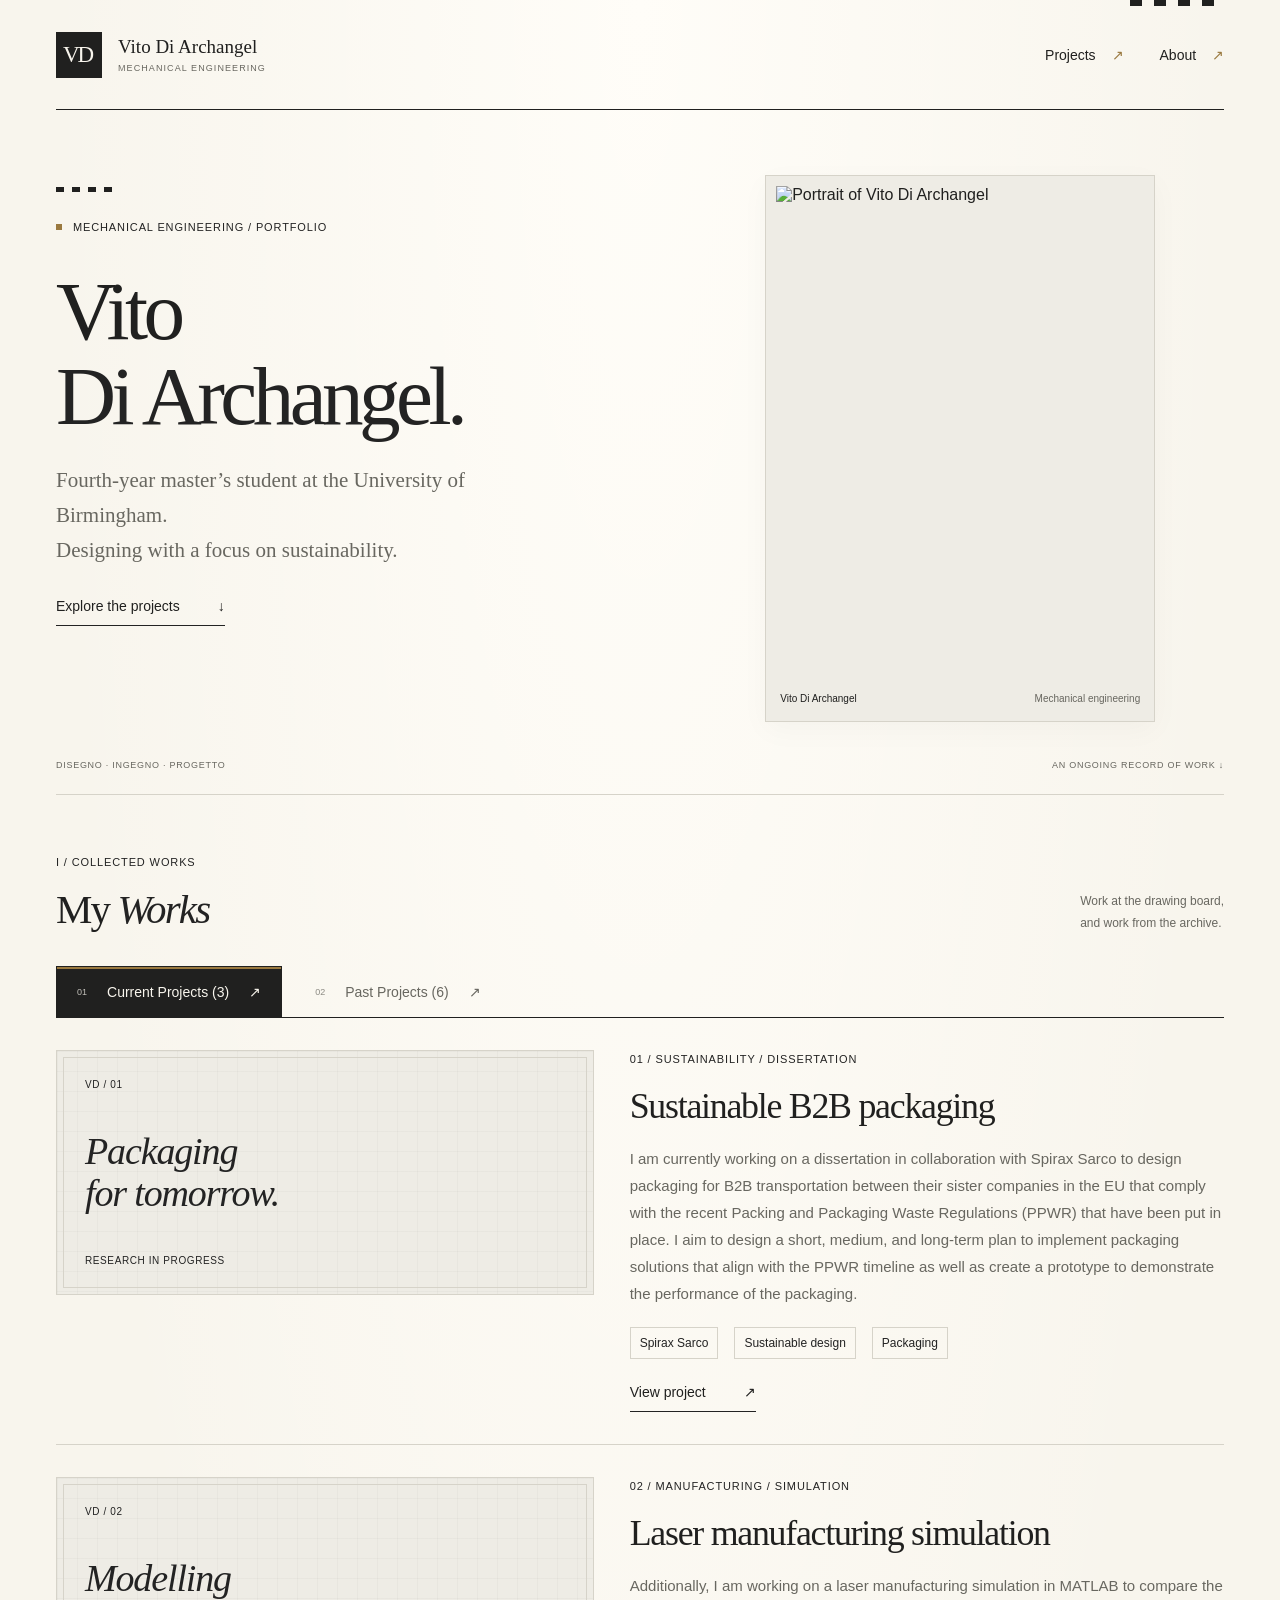
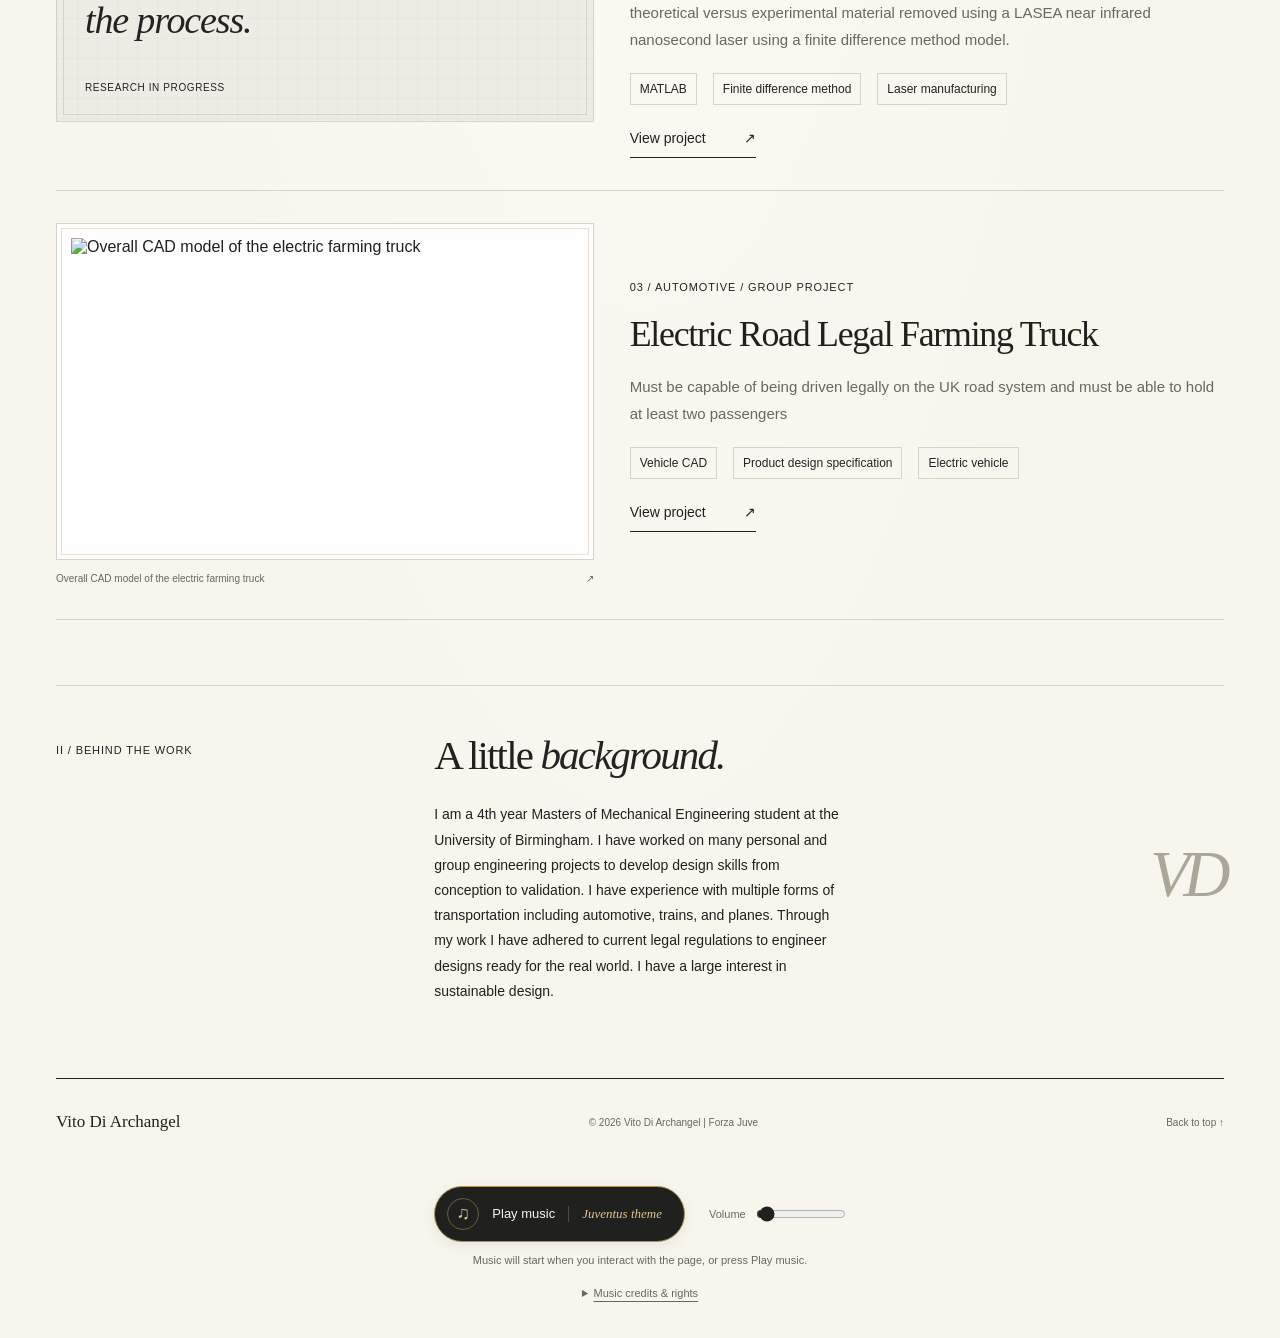
==== index.html @ 50526663 "Files for Website" ====
<!doctype html>
<html lang="en-GB">
  <head>
    <meta charset="UTF-8">
    <meta name="viewport" content="width=device-width, initial-scale=1">
    <meta name="description" content="Mechanical engineering portfolio of Vito Di Archangel, a fourth-year master’s student at the University of Birmingham.">
    <meta name="theme-color" content="#f8f5ed">
    <title>Vito Di Archangel — Portfolio</title>
    <link rel="stylesheet" href="style.css">
    <script src="page-data.js" defer></script>
    <script src="script.js" defer>
    </script>
  </head>
  <body>
    <a class="skip-link" href="#main">Skip to content</a>

    <!-- A maker’s mark and a simple navigation. -->
    <header class="header shell">
      <a class="brand" href="./" aria-label="Vito Di Archangel home">
        <span class="brand-mark" aria-hidden="true">VD</span>
        <span>
          Vito Di Archangel
          <span class="brand-caption">Mechanical engineering</span>
        </span>
      </a>
      <nav aria-label="Main navigation">
        <a href="#projects">Projects <span aria-hidden="true">↗</span>
        </a>
        <a href="#about">About <span aria-hidden="true">↗</span>
        </a>
      </nav>
    </header>

    <main id="main" class="shell">
      <section class="hero" aria-labelledby="hero-title">
        <div class="hero-copy">
          <p class="eyebrow">
            <span class="square" aria-hidden="true">
            </span>
            Mechanical engineering / Portfolio
          </p>
          <h1 id="hero-title">Vito<br>
            <em>Di Archangel.</em>
          </h1>
          <p class="intro">Fourth-year master’s student at the University of Birmingham.<br>Designing with a focus on sustainability.</p>
          <a class="text-link" href="#projects">
            Explore the projects <span aria-hidden="true">↓</span>
          </a>
        </div>

        <figure class="portrait-frame">
          <img class="portrait-image" src="assets/vito.jpg" alt="Portrait of Vito Di Archangel" width="749" height="1000" fetchpriority="high">
          <figcaption>
            <span>Vito Di Archangel</span>
            <span>Mechanical engineering</span>
          </figcaption>
        </figure>

        <div class="hero-foot">
          <span>Disegno · Ingegno · Progetto</span>
          <span>An ongoing record of work ↓</span>
        </div>
      </section>

      <section id="projects" class="projects" aria-labelledby="projects-title">
        <div class="section-heading">
          <div>
            <p class="eyebrow">I / Collected works</p>
            <h2 id="projects-title">My <em>Works</em>
            </h2>
          </div>
          <p>Work at the drawing board,<br>and work from the archive.</p>
        </div>

        <!-- Tabs support mouse, touch, arrow keys, Home, and End. -->
        <div class="tabs" role="tablist" aria-label="Project status">
          <button id="current-tab" type="button" role="tab" aria-selected="true" aria-controls="current-panel" tabindex="0">
            <span class="tab-number" aria-hidden="true">01</span>
            Current Projects (3)
            <span aria-hidden="true">↗</span>
          </button>
          <button id="past-tab" type="button" role="tab" aria-selected="false" aria-controls="past-panel" tabindex="-1">
            <span class="tab-number" aria-hidden="true">02</span>
            Past Projects (6)
            <span aria-hidden="true">↗</span>
          </button>
        </div>

        <div id="current-panel" class="project-list" role="tabpanel" aria-labelledby="current-tab" tabindex="0">
          <article id="sustainable-packaging" class="project-card">
            <div class="project-media">
              <div class="project-placeholder" aria-hidden="true">
                <span>VD / 01</span>
                <span>Packaging<br>for tomorrow.</span>
                <span>Research in progress</span>
              </div>
            </div>
            <div class="project-copy">
              <p class="eyebrow">01 / Sustainability / Dissertation</p>
              <h3>
                <a href="sustainable-packaging.html">Sustainable B2B packaging</a>
              </h3>
              <p class="project-intro">I am currently working on a dissertation in collaboration with Spirax Sarco to design packaging for B2B transportation between their sister companies in the EU that comply with the recent Packing and Packaging Waste Regulations (PPWR) that have been put in place. I aim to design a short, medium, and long-term plan to implement packaging solutions that align with the PPWR timeline as well as create a prototype to demonstrate the performance of the packaging.</p>
              <ul class="project-tags" aria-label="Tools and focus areas">
                <li>Spirax Sarco</li>
                <li>Sustainable design</li>
                <li>Packaging</li>
              </ul>

              <a class="text-link project-page-link" href="sustainable-packaging.html">View project <span aria-hidden="true">↗</span>
              </a>
            </div>
          </article>

          <article id="laser-manufacturing" class="project-card">
            <div class="project-media">
              <div class="project-placeholder" aria-hidden="true">
                <span>VD / 02</span>
                <span>Modelling<br>the process.</span>
                <span>Research in progress</span>
              </div>
            </div>
            <div class="project-copy">
              <p class="eyebrow">02 / Manufacturing / Simulation</p>
              <h3>
                <a href="laser-manufacturing.html">Laser manufacturing simulation</a>
              </h3>
              <p class="project-intro">Additionally, I am working on a laser manufacturing simulation in MATLAB to compare the theoretical versus experimental material removed using a LASEA near infrared nanosecond laser using a finite difference method model.</p>
              <ul class="project-tags" aria-label="Tools and focus areas">
                <li>MATLAB</li>
                <li>Finite difference method</li>
                <li>Laser manufacturing</li>
              </ul>

              <a class="text-link project-page-link" href="laser-manufacturing.html">View project <span aria-hidden="true">↗</span>
              </a>
            </div>
          </article>

          <article id="electric-farming-truck" class="project-card">
            <div class="project-media">
              <figure class="project-figure">
                <a href="electric-farming-truck.html" aria-label="View project: Electric Road Legal Farming Truck">
                  <img src="assets/page-8-image-1.png" alt="Overall CAD model of the electric farming truck" loading="lazy" width="1036" height="627">
                </a>
                <figcaption>Overall CAD model of the electric farming truck <span aria-hidden="true">↗</span>
                </figcaption>
              </figure>
            </div>
            <div class="project-copy">
              <p class="eyebrow">03 / Automotive / Group project</p>
              <h3>
                <a href="electric-farming-truck.html">Electric Road Legal Farming Truck</a>
              </h3>
              <p class="project-intro">Must be capable of being driven legally on the UK road system and must be able to hold at least two passengers</p>
              <ul class="project-tags" aria-label="Tools and focus areas">
                <li>Vehicle CAD</li>
                <li>Product design specification</li>
                <li>Electric vehicle</li>
              </ul>

              <a class="text-link project-page-link" href="electric-farming-truck.html">View project <span aria-hidden="true">↗</span>
              </a>
            </div>
          </article>
        </div>

        <div id="past-panel" class="project-list" role="tabpanel" aria-labelledby="past-tab" tabindex="0" hidden>
          <article id="gear-reduction-unit" class="project-card">
            <div class="project-media">
              <figure class="project-figure">
                <a href="gear-reduction-unit.html" aria-label="View project: Gear reduction unit">
                  <img src="assets/page-2-image-1.png" alt="Shaft subassemblies inserted into main unit assembly" loading="lazy" width="705" height="459">
                </a>
                <figcaption>Shaft subassemblies inserted into main unit assembly <span aria-hidden="true">↗</span>
                </figcaption>
              </figure>
            </div>
            <div class="project-copy">
              <p class="eyebrow">01 / Mechanical design / Transmission</p>
              <h3>
                <a href="gear-reduction-unit.html">Gear reduction unit</a>
              </h3>
              <p class="project-intro">Design a gear reduction unit to take 6.25 kW from an engine power take-off at 2,800 rpm to drive a hydraulic oil pump at 1,400 rpm</p>
              <ul class="project-tags" aria-label="Tools and focus areas">
                <li>GP100</li>
                <li>Romax Concept</li>
                <li>BS 8888</li>
                <li>GD&amp;T</li>
              </ul>

              <a class="text-link project-page-link" href="gear-reduction-unit.html">View project <span aria-hidden="true">↗</span>
              </a>
            </div>
          </article>

          <article id="train-bogie" class="project-card">
            <div class="project-media">
              <figure class="project-figure">
                <a href="train-bogie.html" aria-label="View project: Train bogie with regenerative braking">
                  <img src="assets/page-3-image-1.png" alt="Complete bogie CAD" loading="lazy" width="663" height="454">
                </a>
                <figcaption>Complete bogie CAD <span aria-hidden="true">↗</span>
                </figcaption>
              </figure>
            </div>
            <div class="project-copy">
              <p class="eyebrow">02 / Rail / Interdisciplinary design</p>
              <h3>
                <a href="train-bogie.html">Train bogie with regenerative braking</a>
              </h3>
              <p class="project-intro">In a large interdisciplinary engineering team, design a train for Poland’s line 104</p>
              <ul class="project-tags" aria-label="Tools and focus areas">
                <li>CAD</li>
                <li>FEA</li>
                <li>Regenerative braking</li>
                <li>Design for manufacture</li>
              </ul>

              <a class="text-link project-page-link" href="train-bogie.html">View project <span aria-hidden="true">↗</span>
              </a>
            </div>
          </article>

          <article id="wing-redesign" class="project-card">
            <div class="project-media">
              <figure class="project-figure">
                <a href="wing-redesign.html" aria-label="View project: Wing redesign in Ansys CFD">
                  <img src="assets/page-4-image-1.png" alt="Twist redesign: velocity streamlines at cruise speed" loading="lazy" width="1239" height="635">
                </a>
                <figcaption>Twist redesign: velocity streamlines at cruise speed <span aria-hidden="true">↗</span>
                </figcaption>
              </figure>
            </div>
            <div class="project-copy">
              <p class="eyebrow">03 / Aerospace / Computational fluid dynamics</p>
              <h3>
                <a href="wing-redesign.html">Wing redesign in Ansys CFD</a>
              </h3>
              <p class="project-intro">Model the wing of a T-28A Trojan trainer, simulate it at cruise (85.3 m/s)</p>
              <ul class="project-tags" aria-label="Tools and focus areas">
                <li>Ansys CFD</li>
                <li>Aerodynamics</li>
                <li>Meshing</li>
              </ul>

              <a class="text-link project-page-link" href="wing-redesign.html">View project <span aria-hidden="true">↗</span>
              </a>
            </div>
          </article>

          <article id="mesh-influence" class="project-card">
            <div class="project-media">
              <figure class="project-figure">
                <a href="mesh-influence.html" aria-label="View project: FEA Analysis of Mesh Influence">
                  <img src="assets/page-5-image-1.png" alt="Von Mises stress, 640-element mesh, peak at the fixed end" loading="lazy" width="1100" height="321">
                </a>
                <figcaption>Von Mises stress, 640-element mesh, peak at the fixed end <span aria-hidden="true">↗</span>
                </figcaption>
              </figure>
            </div>
            <div class="project-copy">
              <p class="eyebrow">04 / Simulation / Model validation</p>
              <h3>
                <a href="mesh-influence.html">FEA Analysis of Mesh Influence</a>
              </h3>
              <p class="project-intro">Simulate a thin titanium cantilever (800 x 75 x 1 mm) under a point load using Ansys Mechanical</p>
              <ul class="project-tags" aria-label="Tools and focus areas">
                <li>Ansys Mechanical</li>
                <li>Mesh convergence</li>
                <li>Beam theory</li>
              </ul>

              <a class="text-link project-page-link" href="mesh-influence.html">View project <span aria-hidden="true">↗</span>
              </a>
            </div>
          </article>

          <article id="lunar-habitat" class="project-card">
            <div class="project-media">
              <figure class="project-figure">
                <a href="lunar-habitat.html" aria-label="View project: Lunar habitat: thermal protection &amp; HVAC">
                  <img src="assets/page-6-image-2.png" alt="Conceptual lunar base team design" loading="lazy" width="975" height="487">
                </a>
                <figcaption>Conceptual lunar base team design <span aria-hidden="true">↗</span>
                </figcaption>
              </figure>
            </div>
            <div class="project-copy">
              <p class="eyebrow">05 / Thermal systems / Interdisciplinary design</p>
              <h3>
                <a href="lunar-habitat.html">Lunar habitat: thermal protection &amp; HVAC</a>
              </h3>
              <p class="project-intro">In an interdisciplinary engineering team designed a conceptual lunar base with calculations and literature to support design choices</p>
              <ul class="project-tags" aria-label="Tools and focus areas">
                <li>HVAC</li>
                <li>Thermal design</li>
                <li>Materials selection</li>
              </ul>

              <a class="text-link project-page-link" href="lunar-habitat.html">View project <span aria-hidden="true">↗</span>
              </a>
            </div>
          </article>

          <article id="rc-engine" class="project-card">
            <div class="project-media">
              <figure class="project-figure">
                <a href="rc-engine.html" aria-label="View project: Two-stroke diesel engine for an RC car">
                  <img src="assets/page-7-image-3.png" alt="Section view of engine CAD" loading="lazy" width="987" height="728">
                </a>
                <figcaption>Section view of engine CAD <span aria-hidden="true">↗</span>
                </figcaption>
              </figure>
            </div>
            <div class="project-copy">
              <p class="eyebrow">06 / Engine design / Manufacturing</p>
              <h3>
                <a href="rc-engine.html">Two-stroke diesel engine for an RC car</a>
              </h3>
              <p class="project-intro">Create two-stroke diesel engine to output 0.06 bhp at 12,000 rpm to have a run time of 30 minutes.</p>
              <ul class="project-tags" aria-label="Tools and focus areas">
                <li>Engine design</li>
                <li>Stress analysis</li>
                <li>Manufacturing planning</li>
              </ul>

              <a class="text-link project-page-link" href="rc-engine.html">View project <span aria-hidden="true">↗</span>
              </a>
            </div>
          </article>
        </div>
      </section>

      <section id="about" class="about" aria-labelledby="about-title">
        <p class="eyebrow">II / Behind the work</p>
        <div>
          <h2 id="about-title">A little <em>background.</em>
          </h2>
          <p>I am a 4th year Masters of Mechanical Engineering student at the University of Birmingham. I have worked on many personal and group engineering projects to develop design skills from conception to validation. I have experience with multiple forms of transportation including automotive, trains, and planes. Through my work I have adhered to current legal regulations to engineer designs ready for the real world. I have a large interest in sustainable design.</p>
        </div>
        <span class="about-mark" aria-hidden="true">VD</span>
      </section>

    </main>

    <footer class="shell footer">
      <a class="footer-name" href="./">Vito Di Archangel</a>
      <p>© <span id="year">2026</span> Vito Di Archangel | Forza Juve</p>
      <a href="#main">Back to top ↑</a>
    </footer>
    <section class="music-dock shell" aria-label="Background music">
      <audio id="background-music" loop preload="auto" aria-label="Juventus theme song">
        <source src="assets/background-music.mp3" type="audio/mpeg">
      </audio>
      <div class="music-controls">
        <button id="music-button" class="music-button" type="button" aria-pressed="false" aria-controls="background-music">
          <span id="music-icon" class="music-icon" aria-hidden="true">♫</span>
          <span id="music-button-label">Play music</span>
          <span class="music-track">Juventus theme</span>
        </button>
        <label class="music-volume" for="music-volume">
          Volume
          <input id="music-volume" type="range" min="0" max="100" value="5" aria-label="Music volume" aria-valuetext="5 percent">
        </label>
      </div>
      <p id="music-status" class="music-status" role="status">Starting music…</p>
      <details class="music-credit">
        <summary>Music credits &amp; rights</summary>
        <p>Background music: Juventus theme song. The music, lyrics and sound recording
          belong to their respective copyright holders. All rights reserved by their
          respective owners. No ownership of this music is claimed by this website.
        </p>
        <p>This is Vito Di Archangel’s independent personal portfolio. It is not
          affiliated with, sponsored by or endorsed by Juventus Football Club.
          The Juventus name and associated trademarks belong to their respective owners.
        </p>
      </details>
    </section>
  </body>
</html>
---- style.css ----
/* Juventus-inspired palette: off-white, charcoal, and restrained antique gold. */
:root {
  --paper: #f8f5ed;
  --ink: #20201f;
  --muted: #686760;
  --line: #d6d3c9;
  --accent: #232323;
  --gold: #9a793f;
  --panel: #eeece5;
  --serif: "Palatino Linotype", "Book Antiqua", Palatino, Georgia, serif;
  --sans: "Segoe UI", Arial, sans-serif;
  --label: "Segoe UI", Arial, sans-serif;
}

/* Base styles. */
* {
  box-sizing: border-box;
}

html {
  scroll-behavior: smooth;
  scroll-padding-top: 28px;
}

body {
  margin: 0;
  background-color: var(--paper);
  background-image: radial-gradient(ellipse at top, #fffdf8 0, transparent 65%);
  color: var(--ink);
  font-family: var(--sans);
  -webkit-font-smoothing: antialiased;
}

a {
  color: inherit;
  text-decoration: none;
}

button {
  font: inherit;
}

a:focus-visible,
button:focus-visible,
[tabindex="0"]:focus-visible {
  outline: 2px solid var(--gold);
  outline-offset: 6px;
}

.shell {
  width: min(1240px, calc(100% - 112px));
  margin: auto;
}

.eyebrow,
.technical-label {
  color: var(--accent);
  font: 11px/1.7 var(--label);
  letter-spacing: 0.08em;
  text-transform: uppercase;
}

.eyebrow {
  margin: 0 0 26px;
}

h1,
h2,
h3 {
  font-family: var(--serif);
  font-weight: 400;
}

em {
  color: var(--accent);
  font-weight: 400;
}

/* Masthead. */
.header {
  display: flex;
  min-height: 110px;
  align-items: center;
  justify-content: space-between;
  gap: 24px;
  border-bottom: 3px double var(--line);
}

.brand {
  display: flex;
  align-items: center;
  gap: 16px;
  font: 19px var(--serif);
}

.brand-mark {
  display: grid;
  width: 46px;
  height: 46px;
  place-items: center;
  border: 1px solid var(--gold);
  border-radius: 50%;
  outline: 1px solid var(--gold);
  outline-offset: 3px;
  padding-right: 3px;
  font: 23px var(--serif);
  letter-spacing: -0.09em;
}

.brand-caption {
  display: block;
  margin-top: 5px;
  color: var(--muted);
  font: 9px var(--label);
  letter-spacing: 0.12em;
  text-transform: uppercase;
}

.header nav {
  display: flex;
  gap: 36px;
  font: 14px var(--label);
}

.header nav span {
  margin-left: 12px;
  color: var(--gold);
}

.header a:hover,
.footer a:hover {
  color: var(--gold);
}

/* Introduction. */
.hero {
  display: grid;
  grid-template-columns: 1.1fr 1fr;
  column-gap: 60px;
  padding-top: 65px;
}

.hero-copy {
  padding-top: 12px;
}

.square {
  display: inline-block;
  width: 6px;
  height: 6px;
  margin-right: 7px;
  background: var(--gold);
  vertical-align: 1px;
}

h1 {
  margin: 32px 0 25px;
  font-size: clamp(60px, 6.5vw, 94px);
  line-height: 1.02;
  letter-spacing: -0.055em;
}

.intro {
  margin-bottom: 30px;
  color: var(--muted);
  font-size: 19px;
  line-height: 1.65;
}

.text-link {
  display: inline-flex;
  align-items: center;
  gap: 38px;
  padding-bottom: 11px;
  border-bottom: 1px solid var(--accent);
  font: 14px var(--label);
}

.text-link:hover {
  color: var(--gold);
}

/* Featured work presented as an atelier drawing sheet. */
.drawing {
  display: flex;
  flex-direction: column;
  justify-content: space-between;
  margin: 0;
  border: 1px solid #aaa698;
  background: #eeece5;
  box-shadow: inset 0 0 0 7px var(--paper), inset 0 0 0 8px #c5c1b3;
  color: #232323;
}

.drawing-heading {
  display: flex;
  justify-content: space-between;
  gap: 15px;
  padding: 20px 22px 0;
  font: 9px var(--label);
  letter-spacing: 0.08em;
  text-transform: uppercase;
}

.engineering-drawing {
  display: block;
  width: 100%;
  height: auto;
  margin: 13px 0 8px;
}

.drawing-body,
.drawing-centrelines,
.drawing-dimensions,
.dimension-arrows {
  fill: none;
  stroke: currentColor;
}

.drawing-body {
  stroke-width: 1.4;
}

.drawing-centrelines {
  opacity: 0.5;
  stroke-width: 0.8;
  stroke-dasharray: 12 4 2 4;
}

.drawing-dimensions {
  stroke-width: 0.6;
}

.dimension-arrows {
  stroke-width: 0.7;
  marker-start: url(#arrow);
  marker-end: url(#arrow);
}

.drawing-notes {
  fill: currentColor;
  font: 7px var(--label);
  letter-spacing: 0.6px;
}

.drawing-title-block {
  display: grid;
  grid-template-columns: 1.7fr 1fr 1fr;
  border-top: 1px solid #a7a39577;
}

.drawing-title-block > div {
  padding: 12px 13px;
}

.drawing-title-block > div + div {
  border-left: 1px solid #a7a39577;
}

.drawing .technical-label {
  display: block;
  margin-bottom: 5px;
  color: #686760;
  font-size: 8px;
}

.drawing strong {
  font: 12px/1.5 var(--label);
}

.hero-foot {
  display: flex;
  grid-column: 1 / -1;
  justify-content: space-between;
  gap: 20px;
  padding: 35px 0 24px;
  border-bottom: 1px solid var(--line);
  color: var(--muted);
  font: 9px var(--label);
  letter-spacing: 0.08em;
  text-transform: uppercase;
}

/* Project register and accessible status tabs. */
.projects {
  padding: 58px 0 65px;
}

.section-heading {
  display: flex;
  align-items: flex-end;
  justify-content: space-between;
  gap: 30px;
  margin-bottom: 32px;
}

.section-heading .eyebrow {
  margin-bottom: 13px;
}

h2 {
  margin: 0;
  font-size: clamp(32px, 3.2vw, 44px);
  letter-spacing: -0.045em;
}

.section-heading > p {
  margin: 0;
  color: var(--muted);
  font-size: 12px;
  line-height: 1.8;
}

.tabs {
  display: flex;
  gap: 12px;
  border-bottom: 1px solid var(--line);
}

.tabs button {
  display: flex;
  align-items: center;
  gap: 20px;
  padding: 17px 20px;
  border: 1px solid transparent;
  border-bottom: 0;
  background: transparent;
  color: var(--muted);
  font: 14px var(--label);
  cursor: pointer;
}

.tabs button[aria-selected="true"] {
  border-color: var(--line);
  background: var(--panel);
  color: var(--accent);
  box-shadow: inset 0 2px var(--gold);
}

.tabs button:hover {
  text-decoration: underline;
  text-underline-offset: 4px;
}

.tab-number {
  font-size: 9px;
  opacity: 0.75;
}

.project-panel {
  display: grid;
  grid-template-columns: 70px 1fr auto;
  align-items: start;
  gap: 25px;
  min-height: 230px;
  margin-top: 20px;
  padding: 35px;
  border: 1px solid var(--line);
  background: var(--panel);
}

.project-panel[hidden] {
  display: none;
}

.panel-index {
  color: var(--gold);
  font: 14px var(--label);
}

.project-panel .eyebrow {
  margin-bottom: 17px;
}

h3 {
  margin: 0 0 20px;
  font-size: 35px;
  line-height: 1.15;
  letter-spacing: -0.035em;
}

.project-panel p:last-child {
  color: var(--muted);
  font-size: 13px;
  line-height: 1.7;
}

.panel-stamp {
  padding: 10px 13px;
  border: 1px solid var(--line);
  color: var(--accent);
  font: 9px/1.8 var(--label);
  letter-spacing: 0.04em;
  text-transform: uppercase;
}

.panel-stamp span {
  display: block;
  color: var(--muted);
  font-size: 8px;
}

/* Background section and footer. */
.about {
  display: grid;
  grid-template-columns: 1fr 1.7fr 0.5fr;
  gap: 35px;
  padding: 45px 0 60px;
  border-top: 1px solid var(--line);
}

.about > .eyebrow {
  padding-top: 10px;
}

.about h2 {
  margin-bottom: 22px;
}

.about p:not(.eyebrow) {
  max-width: 410px;
  font-size: 14px;
  line-height: 1.8;
}

.muted {
  color: var(--muted);
}

.about-mark {
  align-self: center;
  color: #aaa698;
  font: 65px var(--serif);
  text-align: right;
  letter-spacing: -0.1em;
}

.footer {
  display: flex;
  align-items: center;
  justify-content: space-between;
  gap: 25px;
  padding: 28px 0 36px;
  border-top: 3px double var(--line);
}

.footer-name {
  font: 17px var(--serif);
}

.footer p,
.footer > a:last-child {
  color: var(--muted);
  font: 10px var(--label);
}

.skip-link {
  position: absolute;
  z-index: 5;
  top: -80px;
  left: 20px;
  padding: 12px;
  background: var(--ink);
  color: var(--paper);
}

.skip-link:focus {
  top: 12px;
}

/* Italian editorial details: a personal mark, ivory framing, and quiet ornaments. */
.brand-mark {
  color: var(--accent);
}

.hero-copy::before {
  display: block;
  width: 52px;
  margin-bottom: 26px;
  border-top: 1px solid var(--gold);
  content: "";
}

.hero-copy h1 em {
  font-style: normal;
}

.hero-copy .intro {
  max-width: 470px;
  font-family: var(--serif);
  font-size: 21px;
  line-height: 1.65;
}

.drawing-heading {
  padding-top: 24px;
  color: var(--accent);
  font-size: 10px;
}

.featured-project {
  position: relative;
  align-self: center;
  padding: 9px;
}

.featured-project::before {
  position: absolute;
  top: -13px;
  left: calc(50% - 13px);
  width: 26px;
  background: var(--paper);
  color: var(--gold);
  content: "✧";
  font: 24px/1 var(--serif);
  text-align: center;
}

.featured-project .featured-image {
  width: calc(100% - 22px);
  margin: 20px 11px;
  border: 1px solid #d6d3c9;
}

.hero-foot {
  padding-top: 38px;
}

.section-heading h2,
.about h2 {
  line-height: 1.2;
}

.project-copy h3 {
  line-height: 1.18;
}

.project-placeholder {
  background-image: none;
  outline: 1px solid var(--line);
  outline-offset: -8px;
}

.project-placeholder > span:nth-child(2) {
  font-family: var(--serif);
  font-weight: 400;
}

.project-figure a {
  outline: 1px solid #e9e0d1;
  outline-offset: -6px;
}

.project-tags li {
  border: 0;
  border-bottom: 1px solid var(--line);
  padding-left: 0;
  margin-right: 8px;
}

.about-mark {
  font-style: italic;
}

/* Tablet layout. */
@media (max-width: 1000px) {
  .shell {
    width: calc(100% - 56px);
  }

  .hero {
    column-gap: 30px;
  }

  h1 {
    font-size: 64px;
  }

  .hero .eyebrow {
    font-size: 9px;
  }

  .drawing-title-block {
    grid-template-columns: 1.5fr 1fr;
  }

  .drawing-title-block > div:last-child {
    grid-column: 1 / -1;
    border-top: 1px solid #a7a39577;
    border-left: 0;
  }

  .drawing-title-block > div:last-child .technical-label {
    display: inline;
    margin-right: 12px;
  }

  .about {
    grid-template-columns: 1fr 2fr;
  }

  .about-mark {
    display: none;
  }
}

/* Mobile layout. */
@media (max-width: 680px) {
  .shell {
    width: calc(100% - 40px);
  }

  .header {
    min-height: 95px;
    gap: 15px;
  }

  .brand {
    gap: 12px;
    font-size: 15px;
  }

  .brand-mark {
    width: 33px;
    height: 33px;
    font-size: 18px;
  }

  .brand-caption {
    font-size: 7px;
  }

  .header nav {
    gap: 16px;
    font-size: 10px;
  }

  .header nav span {
    display: none;
  }

  .hero {
    grid-template-columns: 1fr;
    gap: 32px;
    padding-top: 30px;
  }

  h1 {
    margin-top: 24px;
    font-size: clamp(56px, 12.5vw, 80px);
  }

  .intro {
    font-size: 18px;
  }

  .drawing-title-block {
    grid-template-columns: 1.7fr 1fr 1fr;
  }

  .drawing-title-block > div:last-child {
    grid-column: auto;
    border-top: 0;
    border-left: 1px solid #a7a39577;
  }

  .drawing-title-block > div:last-child .technical-label {
    display: block;
    margin-right: 0;
  }

  .drawing-title-block > div {
    padding: 10px;
  }

  .drawing strong {
    font-size: 9px;
  }

  .hero-foot {
    padding: 0 0 24px;
    font-size: 8px;
    line-height: 1.6;
  }

  .hero-foot span:last-child {
    text-align: right;
  }

  .projects {
    padding: 40px 0;
  }

  .section-heading {
    display: block;
  }

  .section-heading > p {
    margin-top: 16px;
  }

  h2 {
    font-size: 34px;
  }

  .tabs button {
    flex: 1;
    justify-content: space-between;
    gap: 8px;
    padding: 16px 10px;
    font-size: 11px;
  }

  .tab-number {
    display: none;
  }

  .project-panel {
    grid-template-columns: 1fr;
    gap: 18px;
    padding: 25px 20px;
  }

  .panel-stamp {
    justify-self: start;
  }

  h3 {
    font-size: 32px;
  }

  .about {
    grid-template-columns: 1fr;
    gap: 0;
    padding: 32px 0;
  }

  .about > .eyebrow {
    margin-bottom: 18px;
  }

  .footer {
    flex-wrap: wrap;
    gap: 15px;
  }

  .footer-name {
    width: 100%;
  }

  .footer p {
    margin: 0;
  }

  .footer > a:last-child {
    margin-left: auto;
  }
}

@media (prefers-reduced-motion: reduce) {
  html {
    scroll-behavior: auto;
  }
}
/* Portfolio imagery and project case studies. */
.featured-image {
  display: block;
  width: 100%;
  height: auto;
  margin: 20px 0;
  background: #fff;
}

.project-list {
  padding-top: 24px;
}

.project-list[hidden] {
  display: none;
}

.project-card {
  display: grid;
  grid-template-columns: 0.95fr 1.05fr;
  gap: 28px 36px;
  padding: 32px 0;
  border-bottom: 1px solid var(--line);
}

.project-card:first-child {
  padding-top: 8px;
}

.project-copy {
  align-self: center;
  min-width: 0;
}

.project-copy .eyebrow {
  margin-bottom: 16px;
}

.project-copy h3 {
  margin-bottom: 18px;
  font-size: clamp(28px, 2.8vw, 38px);
}

.project-intro {
  color: var(--muted);
  font-size: 15px;
  line-height: 1.8;
}

.project-tags {
  display: flex;
  flex-wrap: wrap;
  gap: 8px;
  margin: 20px 0 0;
  padding: 0;
  list-style: none;
}

.project-tags li {
  padding: 6px 9px;
  border: 1px solid var(--line);
  color: var(--accent);
  font: 12px/1.5 var(--label);
}

.project-figure {
  margin: 0;
}

.project-figure a {
  display: flex;
  min-height: 200px;
  align-items: center;
  justify-content: center;
  padding: 14px;
  border: 1px solid var(--line);
  background: #fff;
}

.project-figure img {
  display: block;
  width: 100%;
  height: auto;
  max-height: 320px;
  object-fit: contain;
}

.project-figure figcaption {
  display: flex;
  justify-content: space-between;
  gap: 12px;
  margin-top: 10px;
  color: var(--muted);
  font: 10px/1.7 var(--label);
}

.project-figure a:hover {
  border-color: var(--gold);
}

.project-placeholder {
  display: flex;
  min-height: 245px;
  flex-direction: column;
  justify-content: space-between;
  gap: 25px;
  padding: 28px;
  border: 1px solid var(--line);
  background-color: var(--panel);
  background-image:
    linear-gradient(#23232308 1px, transparent 1px),
    linear-gradient(90deg, #23232308 1px, transparent 1px);
  background-size: 20px 20px;
  color: var(--accent);
}

.project-placeholder > span:first-child,
.project-placeholder > span:last-child {
  font: 10px var(--label);
  letter-spacing: 0.06em;
  text-transform: uppercase;
}

.project-placeholder > span:nth-child(2) {
  font: italic 38px/1.1 var(--serif);
  letter-spacing: -0.03em;
}

.project-details {
  grid-column: 1 / -1;
  border: 1px solid var(--line);
  background: var(--panel);
}

.project-details summary {
  padding: 18px 22px;
  color: var(--accent);
  font: 14px/1.6 var(--label);
  cursor: pointer;
}

.project-details summary:focus-visible {
  outline: 2px solid var(--gold);
  outline-offset: 3px;
}

.project-details[open] summary {
  border-bottom: 1px solid var(--line);
}

.project-detail-content {
  display: grid;
  grid-template-columns: repeat(2, minmax(0, 1fr));
  gap: 24px 36px;
  padding: 24px;
}

.project-notes h4 {
  margin: 0 0 12px;
  color: var(--accent);
  font: 14px/1.6 var(--label);
}

.project-notes ul {
  margin: 0;
  padding-left: 18px;
  color: var(--muted);
  font-size: 14px;
  line-height: 1.85;
}

.project-notes li + li {
  margin-top: 8px;
}

.project-gallery {
  display: grid;
  grid-column: 1 / -1;
  grid-template-columns: repeat(2, minmax(0, 1fr));
  align-items: start;
  gap: 24px;
}

.project-gallery .project-figure img {
  max-height: 460px;
}

/* Allow the longer surname and navigation to breathe on smaller screens. */
@media (min-width: 681px) and (max-width: 1000px) {
  .hero {
    grid-template-columns: 1fr;
    row-gap: 36px;
  }

  .drawing {
    max-width: 600px;
  }

  .featured-image {
    max-height: 350px;
    object-fit: contain;
  }
}

@media (max-width: 680px) {
  .header {
    flex-wrap: wrap;
    padding: 22px 0;
    gap: 24px;
  }

  .header nav {
    width: 100%;
    justify-content: space-between;
    font-size: 11px;
  }

  h1 {
    font-size: clamp(46px, 10.4vw, 70px);
  }

  .intro {
    font-size: 17px;
  }

  .project-card,
  .project-detail-content,
  .project-gallery {
    grid-template-columns: 1fr;
  }

  .project-card {
    gap: 24px;
  }

  .project-details summary {
    padding: 16px;
    font-size: 11px;
  }

  .project-detail-content {
    padding: 18px;
  }
}

/* Bianconeri accents keep the portfolio personal and the work prominent. */
.header {
  position: relative;
  border-bottom: 1px solid var(--ink);
}

.header::before {
  position: absolute;
  top: 0;
  right: 0;
  width: 94px;
  height: 6px;
  background: repeating-linear-gradient(
    90deg,
    var(--ink) 0 12px,
    var(--paper) 12px 24px
  );
  content: "";
}

.brand-mark {
  border-radius: 0;
  border-color: var(--ink);
  outline: 0;
  background: var(--ink);
  color: var(--paper);
}

.hero-copy::before {
  width: 58px;
  height: 5px;
  border: 0;
  background: repeating-linear-gradient(
    90deg,
    var(--ink) 0 8px,
    var(--paper) 8px 16px
  );
}

.featured-project::before {
  content: "✦";
  color: var(--gold);
}

.drawing-heading {
  padding-bottom: 14px;
  border-bottom: 1px solid var(--line);
  font-size: 9px;
}

.tabs button[aria-selected="true"] {
  border-color: var(--ink);
  background: var(--ink);
  color: var(--paper);
  box-shadow: inset 0 2px var(--gold);
}

.tabs {
  border-bottom-color: var(--ink);
}

.footer {
  border-top: 1px solid var(--ink);
}

/* Quiet background music, styled as a compact control at the page bottom. */
.music-dock {
  padding: 12px 0 34px;
  text-align: center;
}

.music-dock audio {
  display: none;
}

.music-controls {
  display: flex;
  flex-wrap: wrap;
  align-items: center;
  justify-content: center;
  gap: 18px 24px;
}

.music-button {
  display: inline-flex;
  align-items: center;
  gap: 13px;
  min-height: 56px;
  padding: 10px 22px 10px 12px;
  border: 1px solid #ad925c;
  border-radius: 999px;
  background: var(--ink);
  color: var(--paper);
  box-shadow: 0 4px 14px #20201f12;
  font-size: 13px;
  cursor: pointer;
}

.music-button:hover {
  background: #373631;
  border-color: var(--gold);
}

.music-icon {
  display: grid;
  width: 32px;
  height: 32px;
  place-items: center;
  border: 1px solid #ad925c88;
  border-radius: 50%;
  color: #dfc589;
  font-size: 18px;
}

.music-track {
  padding-left: 13px;
  border-left: 1px solid #f8f5ed33;
  color: #dfc589;
  font: italic 13px var(--serif);
}

.music-volume {
  display: inline-flex;
  align-items: center;
  gap: 10px;
  color: var(--muted);
  font-size: 11px;
}

.music-volume input {
  width: 90px;
  height: 26px;
  margin: 0;
  accent-color: var(--ink);
  cursor: pointer;
}

.music-volume input:focus-visible {
  outline: 2px solid var(--gold);
  outline-offset: 4px;
}

.music-status {
  min-height: 18px;
  margin: 12px 0;
  color: var(--muted);
  font-size: 11px;
}

.music-credit {
  color: var(--muted);
  font-size: 11px;
  line-height: 1.8;
}

.music-credit summary {
  width: fit-content;
  margin: auto;
  cursor: pointer;
  text-decoration: underline;
  text-underline-offset: 4px;
}

.music-credit a {
  text-decoration: underline;
  text-underline-offset: 3px;
}

.music-credit p {
  max-width: 720px;
  margin: 12px auto 0;
  font-size: 11px;
}

@media (max-width: 400px) {
  .music-button {
    gap: 10px;
    padding-right: 16px;
  }

  .music-track {
    font-size: 12px;
  }
}

/* Vito’s original portrait; framing is handled with CSS, not image edits. */
.portrait-frame {
  width: min(100%, 390px);
  margin: 0;
  padding: 10px;
  align-self: center;
  justify-self: center;
  border: 1px solid var(--line);
  background: var(--panel);
  box-shadow: 0 8px 28px #20201f08;
}

.portrait-image {
  display: block;
  width: 100%;
  height: auto;
}

.portrait-frame figcaption {
  display: flex;
  flex-wrap: wrap;
  justify-content: space-between;
  gap: 8px 16px;
  padding: 14px 4px 4px;
  color: var(--muted);
  font: 10px/1.6 var(--label);
}

.portrait-frame figcaption span:first-child {
  color: var(--ink);
}

@media (max-width: 680px) {
  .portrait-frame {
    width: min(100%, 360px);
  }
}
/* Dedicated project pages: open specifications and large technical figures. */
.project-page-link {
  margin-top: 25px;
}

.project-copy h3 a:hover {
  color: var(--gold);
}

.case-study {
  padding-top: 38px;
  padding-bottom: 55px;
}

.case-heading {
  max-width: 960px;
  padding-bottom: 38px;
  border-bottom: 1px solid var(--line);
}

.case-back {
  display: inline-block;
  margin-bottom: 36px;
  color: var(--muted);
  font-size: 13px;
}

.case-back:hover {
  color: var(--gold);
}

.case-heading .eyebrow {
  margin-bottom: 18px;
}

.case-heading h1 {
  margin: 0 0 24px;
  font-size: clamp(36px, 4.7vw, 66px);
  line-height: 1.12;
  letter-spacing: -0.04em;
}

.case-status {
  display: inline-block;
  padding: 7px 12px;
  border: 1px solid var(--line);
  color: var(--muted);
  font-size: 11px;
}

.case-overview {
  display: grid;
  grid-template-columns: 1fr 1fr;
  align-items: center;
  gap: 50px;
  padding: 40px 0;
}

.case-introduction .project-intro {
  margin-top: 0;
  color: var(--ink);
  font: 21px/1.8 var(--serif);
}

.case-overview .project-figure img {
  max-height: 470px;
}

.case-details {
  padding-top: 12px;
  border-top: 1px solid var(--line);
}

.case-details .project-detail-content {
  padding: 30px 0;
  gap: 40px 50px;
}

.case-details .project-notes h2 {
  margin-bottom: 18px;
  font: 28px/1.3 var(--serif);
  letter-spacing: -0.025em;
}

.case-details .project-notes ul {
  color: var(--ink);
  font-size: 15px;
  line-height: 1.9;
}

.case-details .project-gallery {
  gap: 36px;
  padding-top: 12px;
}

.case-details .project-gallery img {
  max-height: 700px;
}

.case-pagination {
  display: flex;
  align-items: center;
  justify-content: space-between;
  gap: 28px;
  margin-top: 25px;
  padding: 26px 0;
  border-top: 1px solid var(--line);
  border-bottom: 1px solid var(--line);
  font: 16px/1.6 var(--serif);
}

.case-pagination a {
  max-width: 45%;
}

.case-pagination a:hover {
  color: var(--gold);
}

.case-return {
  margin-top: 28px;
}

@media (max-width: 680px) {
  .case-study {
    padding-top: 25px;
  }

  .case-back {
    margin-bottom: 28px;
  }

  .case-overview {
    grid-template-columns: 1fr;
    gap: 28px;
    padding: 30px 0;
  }

  .case-introduction .project-intro {
    font-size: 19px;
  }

  .case-details .project-detail-content {
    grid-template-columns: 1fr;
    gap: 30px;
  }

  .case-pagination {
    flex-direction: column;
    align-items: flex-start;
    gap: 20px;
  }

  .case-pagination a {
    max-width: 100%;
  }
}
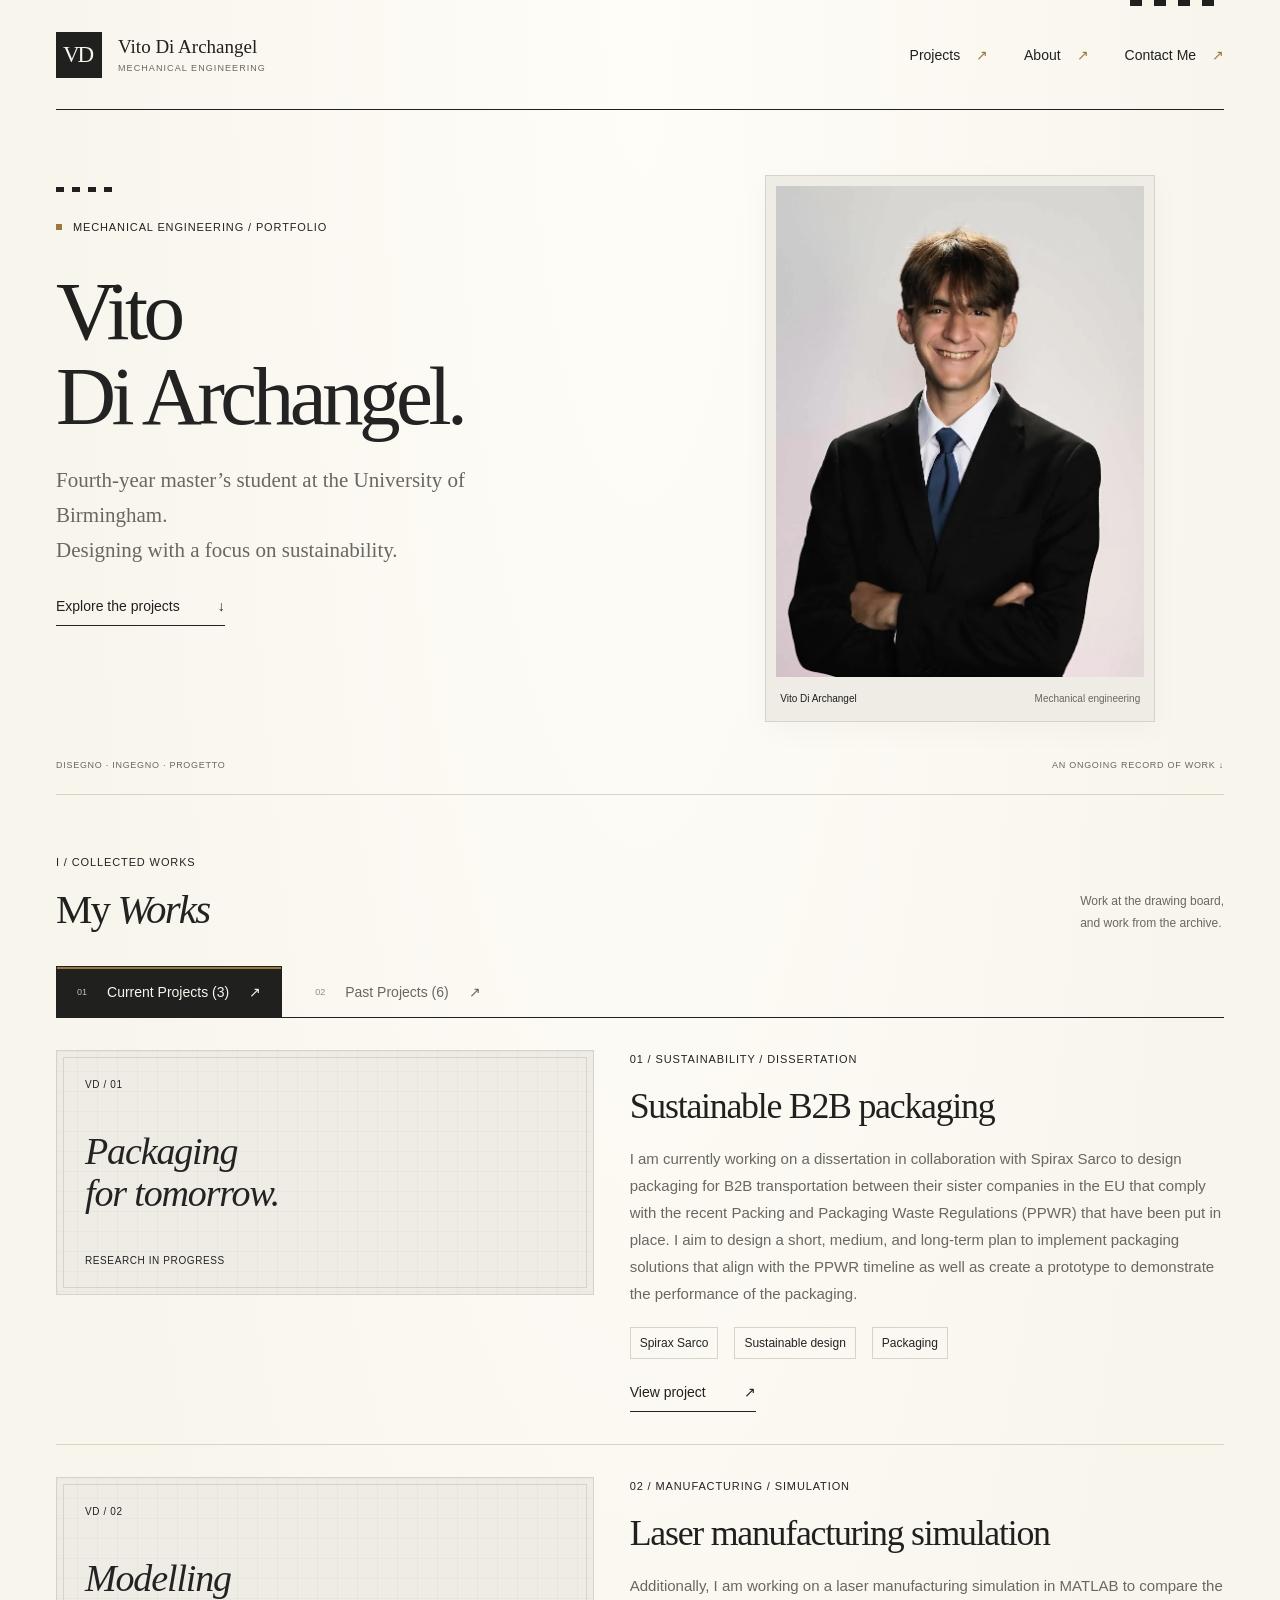
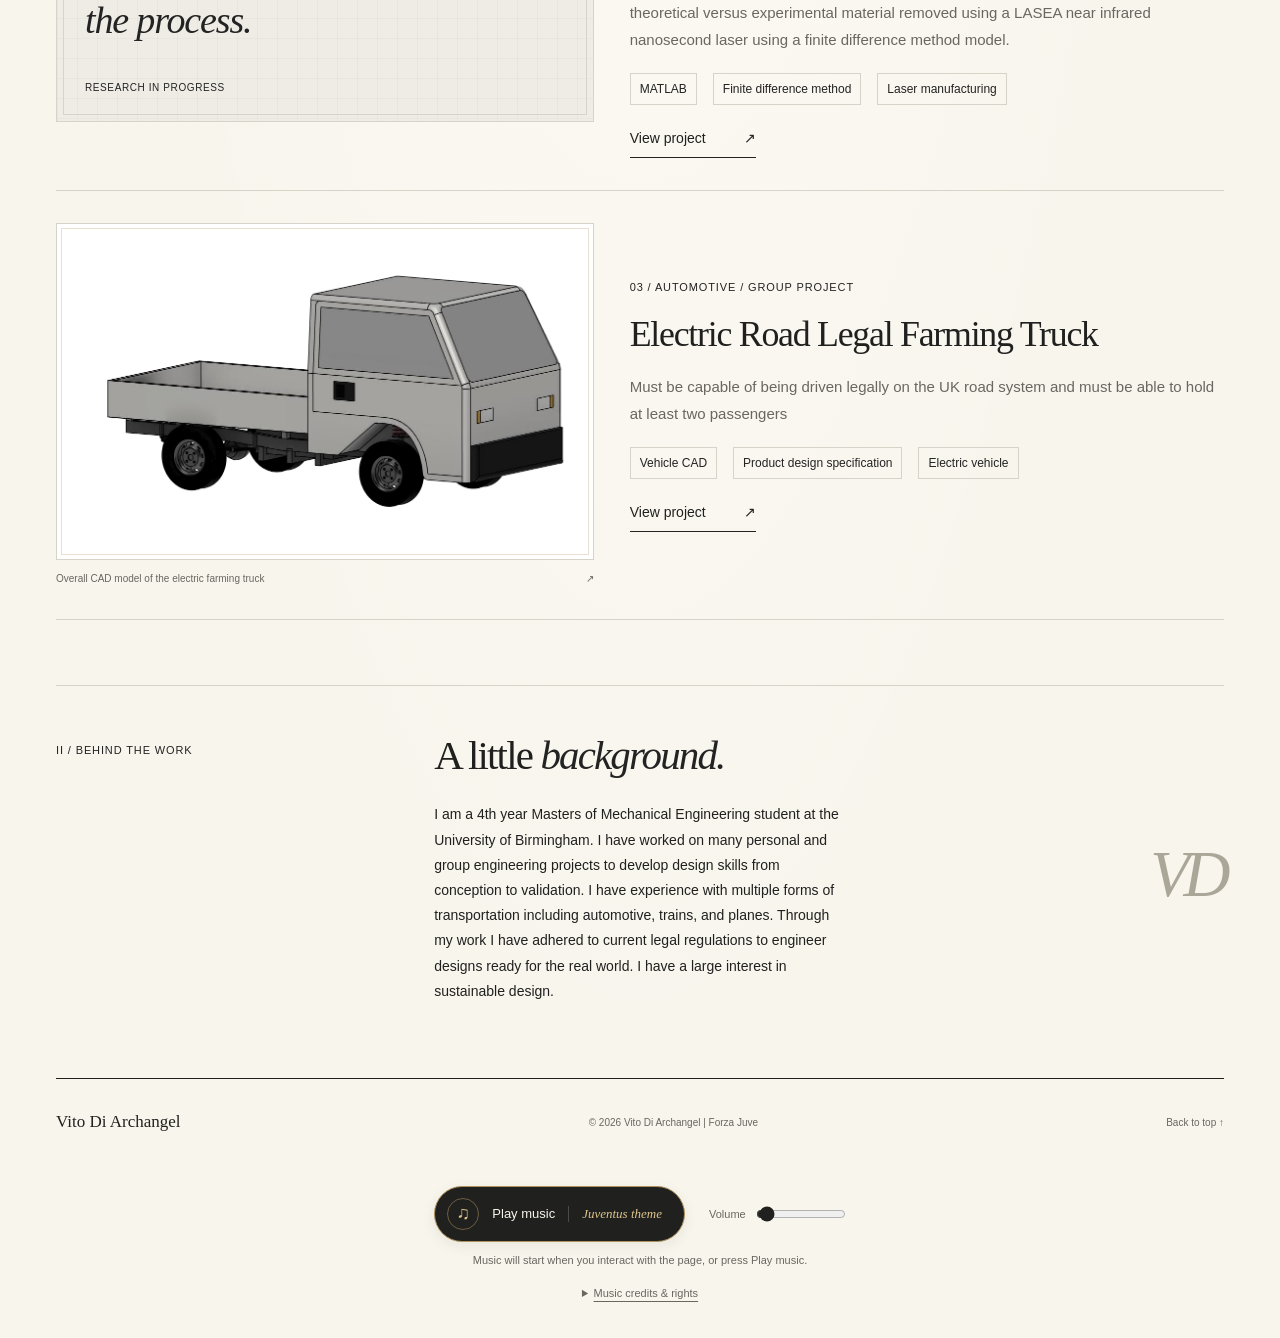
==== commit 300df436: "Add Contact Me page with email and LinkedIn links" ====
--- a/index.html
+++ b/index.html
@@ -7,7 +7,8 @@
     <meta name="theme-color" content="#f8f5ed">
     <title>Vito Di Archangel — Portfolio</title>
     <link rel="stylesheet" href="style.css">
-    <script src="page-data.js" defer></script>
+    <script src="page-data.js" defer>
+    </script>
     <script src="script.js" defer>
     </script>
   </head>
@@ -27,6 +28,8 @@
         <a href="#projects">Projects <span aria-hidden="true">↗</span>
         </a>
         <a href="#about">About <span aria-hidden="true">↗</span>
+        </a>
+        <a href="contact.html">Contact Me <span aria-hidden="true">↗</span>
         </a>
       </nav>
     </header>
--- a/style.css
+++ b/style.css
@@ -1229,160 +1229,298 @@
     width: min(100%, 360px);
   }
 }
-/* Dedicated project pages: open specifications and large technical figures. */
-.project-page-link {
-  margin-top: 25px;
-}
-
-.project-copy h3 a:hover {
-  color: var(--gold);
-}
-
-.case-study {
-  padding-top: 38px;
-  padding-bottom: 55px;
-}
-
-.case-heading {
-  max-width: 960px;
-  padding-bottom: 38px;
-  border-bottom: 1px solid var(--line);
-}
-
-.case-back {
-  display: inline-block;
-  margin-bottom: 36px;
-  color: var(--muted);
-  font-size: 13px;
-}
-
-.case-back:hover {
-  color: var(--gold);
-}
-
-.case-heading .eyebrow {
-  margin-bottom: 18px;
-}
-
-.case-heading h1 {
-  margin: 0 0 24px;
-  font-size: clamp(36px, 4.7vw, 66px);
-  line-height: 1.12;
-  letter-spacing: -0.04em;
-}
-
-.case-status {
-  display: inline-block;
-  padding: 7px 12px;
-  border: 1px solid var(--line);
-  color: var(--muted);
-  font-size: 11px;
-}
-
-.case-overview {
-  display: grid;
-  grid-template-columns: 1fr 1fr;
-  align-items: center;
-  gap: 50px;
-  padding: 40px 0;
-}
-
-.case-introduction .project-intro {
-  margin-top: 0;
-  color: var(--ink);
-  font: 21px/1.8 var(--serif);
-}
-
-.case-overview .project-figure img {
-  max-height: 470px;
-}
-
-.case-details {
-  padding-top: 12px;
-  border-top: 1px solid var(--line);
-}
-
-.case-details .project-detail-content {
-  padding: 30px 0;
-  gap: 40px 50px;
-}
-
-.case-details .project-notes h2 {
-  margin-bottom: 18px;
-  font: 28px/1.3 var(--serif);
-  letter-spacing: -0.025em;
-}
-
-.case-details .project-notes ul {
-  color: var(--ink);
-  font-size: 15px;
-  line-height: 1.9;
-}
-
-.case-details .project-gallery {
-  gap: 36px;
-  padding-top: 12px;
-}
-
-.case-details .project-gallery img {
-  max-height: 700px;
-}
-
-.case-pagination {
-  display: flex;
-  align-items: center;
-  justify-content: space-between;
-  gap: 28px;
-  margin-top: 25px;
-  padding: 26px 0;
-  border-top: 1px solid var(--line);
-  border-bottom: 1px solid var(--line);
-  font: 16px/1.6 var(--serif);
-}
-
-.case-pagination a {
-  max-width: 45%;
-}
-
-.case-pagination a:hover {
-  color: var(--gold);
-}
-
-.case-return {
-  margin-top: 28px;
-}
-
-@media (max-width: 680px) {
-  .case-study {
-    padding-top: 25px;
-  }
-
-  .case-back {
-    margin-bottom: 28px;
-  }
-
-  .case-overview {
-    grid-template-columns: 1fr;
-    gap: 28px;
-    padding: 30px 0;
-  }
-
-  .case-introduction .project-intro {
-    font-size: 19px;
-  }
-
-  .case-details .project-detail-content {
-    grid-template-columns: 1fr;
-    gap: 30px;
-  }
-
-  .case-pagination {
-    flex-direction: column;
-    align-items: flex-start;
-    gap: 20px;
-  }
-
-  .case-pagination a {
-    max-width: 100%;
-  }
-}
+/* Dedicated project pages: open specifications and large technical figures. */
+.project-page-link {
+  margin-top: 25px;
+}
+
+.project-copy h3 a:hover {
+  color: var(--gold);
+}
+
+.case-study {
+  padding-top: 38px;
+  padding-bottom: 55px;
+}
+
+.case-heading {
+  max-width: 960px;
+  padding-bottom: 38px;
+  border-bottom: 1px solid var(--line);
+}
+
+.case-back {
+  display: inline-block;
+  margin-bottom: 36px;
+  color: var(--muted);
+  font-size: 13px;
+}
+
+.case-back:hover {
+  color: var(--gold);
+}
+
+.case-heading .eyebrow {
+  margin-bottom: 18px;
+}
+
+.case-heading h1 {
+  margin: 0 0 24px;
+  font-size: clamp(36px, 4.7vw, 66px);
+  line-height: 1.12;
+  letter-spacing: -0.04em;
+}
+
+.case-status {
+  display: inline-block;
+  padding: 7px 12px;
+  border: 1px solid var(--line);
+  color: var(--muted);
+  font-size: 11px;
+}
+
+.case-overview {
+  display: grid;
+  grid-template-columns: 1fr 1fr;
+  align-items: center;
+  gap: 50px;
+  padding: 40px 0;
+}
+
+.case-introduction .project-intro {
+  margin-top: 0;
+  color: var(--ink);
+  font: 21px/1.8 var(--serif);
+}
+
+.case-overview .project-figure img {
+  max-height: 470px;
+}
+
+.case-details {
+  padding-top: 12px;
+  border-top: 1px solid var(--line);
+}
+
+.case-details .project-detail-content {
+  padding: 30px 0;
+  gap: 40px 50px;
+}
+
+.case-details .project-notes h2 {
+  margin-bottom: 18px;
+  font: 28px/1.3 var(--serif);
+  letter-spacing: -0.025em;
+}
+
+.case-details .project-notes ul {
+  color: var(--ink);
+  font-size: 15px;
+  line-height: 1.9;
+}
+
+.case-details .project-gallery {
+  gap: 36px;
+  padding-top: 12px;
+}
+
+.case-details .project-gallery img {
+  max-height: 700px;
+}
+
+.case-pagination {
+  display: flex;
+  align-items: center;
+  justify-content: space-between;
+  gap: 28px;
+  margin-top: 25px;
+  padding: 26px 0;
+  border-top: 1px solid var(--line);
+  border-bottom: 1px solid var(--line);
+  font: 16px/1.6 var(--serif);
+}
+
+.case-pagination a {
+  max-width: 45%;
+}
+
+.case-pagination a:hover {
+  color: var(--gold);
+}
+
+.case-return {
+  margin-top: 28px;
+}
+
+@media (max-width: 680px) {
+  .case-study {
+    padding-top: 25px;
+  }
+
+  .case-back {
+    margin-bottom: 28px;
+  }
+
+  .case-overview {
+    grid-template-columns: 1fr;
+    gap: 28px;
+    padding: 30px 0;
+  }
+
+  .case-introduction .project-intro {
+    font-size: 19px;
+  }
+
+  .case-details .project-detail-content {
+    grid-template-columns: 1fr;
+    gap: 30px;
+  }
+
+  .case-pagination {
+    flex-direction: column;
+    align-items: flex-start;
+    gap: 20px;
+  }
+
+  .case-pagination a {
+    max-width: 100%;
+  }
+}
+/* Contact page: direct email and LinkedIn links, with no form service required. */
+.header nav a[aria-current="page"] {
+  color: var(--gold);
+  text-decoration: underline;
+  text-underline-offset: 6px;
+}
+
+.contact-page {
+  padding-top: 38px;
+  padding-bottom: 55px;
+}
+
+.contact-heading {
+  padding-bottom: 42px;
+}
+
+.contact-heading h1 {
+  margin: 24px 0;
+  font-size: clamp(44px, 6vw, 82px);
+  line-height: 1.08;
+  letter-spacing: -0.05em;
+}
+
+.contact-lead {
+  color: var(--muted);
+  font: 21px/1.7 var(--serif);
+}
+
+.contact-grid {
+  display: grid;
+  grid-template-columns: 1.3fr 1fr;
+  gap: 24px;
+}
+
+.contact-card {
+  min-width: 0;
+  padding: 36px;
+  border: 1px solid var(--line);
+  background: var(--panel);
+}
+
+.contact-email {
+  border-top: 3px solid var(--ink);
+}
+
+.contact-card h2 {
+  margin-bottom: 22px;
+  font-size: 34px;
+}
+
+.contact-card > p:not(.eyebrow) {
+  color: var(--muted);
+  font-size: 14px;
+  line-height: 1.8;
+}
+
+.contact-address {
+  display: block;
+  margin-bottom: 28px;
+  overflow-wrap: anywhere;
+  font: clamp(19px, 2.2vw, 29px)/1.5 var(--serif);
+}
+
+.contact-address:hover {
+  color: var(--gold);
+}
+
+.contact-button {
+  display: inline-flex;
+  align-items: center;
+  justify-content: space-between;
+  gap: 35px;
+  min-height: 48px;
+  padding: 14px 20px;
+  border: 1px solid var(--ink);
+  background: var(--ink);
+  color: var(--paper);
+  font-size: 13px;
+}
+
+.contact-button:hover {
+  background: #373631;
+  border-color: var(--gold);
+}
+
+.contact-card > p.contact-note {
+  margin-bottom: 0;
+  font-size: 11px;
+}
+
+.contact-card .text-link {
+  margin-top: 18px;
+}
+
+.contact-closing {
+  display: flex;
+  flex-wrap: wrap;
+  align-items: center;
+  gap: 22px;
+  padding-top: 45px;
+}
+
+.contact-closing > span {
+  color: var(--gold);
+  font: italic 42px var(--serif);
+  letter-spacing: -0.08em;
+}
+
+.contact-closing p {
+  color: var(--muted);
+  font-size: 13px;
+}
+
+.contact-closing .text-link {
+  margin-left: auto;
+}
+
+@media (max-width: 680px) {
+  .contact-page {
+    padding-top: 25px;
+  }
+
+  .contact-grid {
+    grid-template-columns: 1fr;
+  }
+
+  .contact-card {
+    padding: 26px 22px;
+  }
+
+  .contact-lead {
+    font-size: 19px;
+  }
+
+  .contact-closing .text-link {
+    margin-left: 0;
+  }
+}
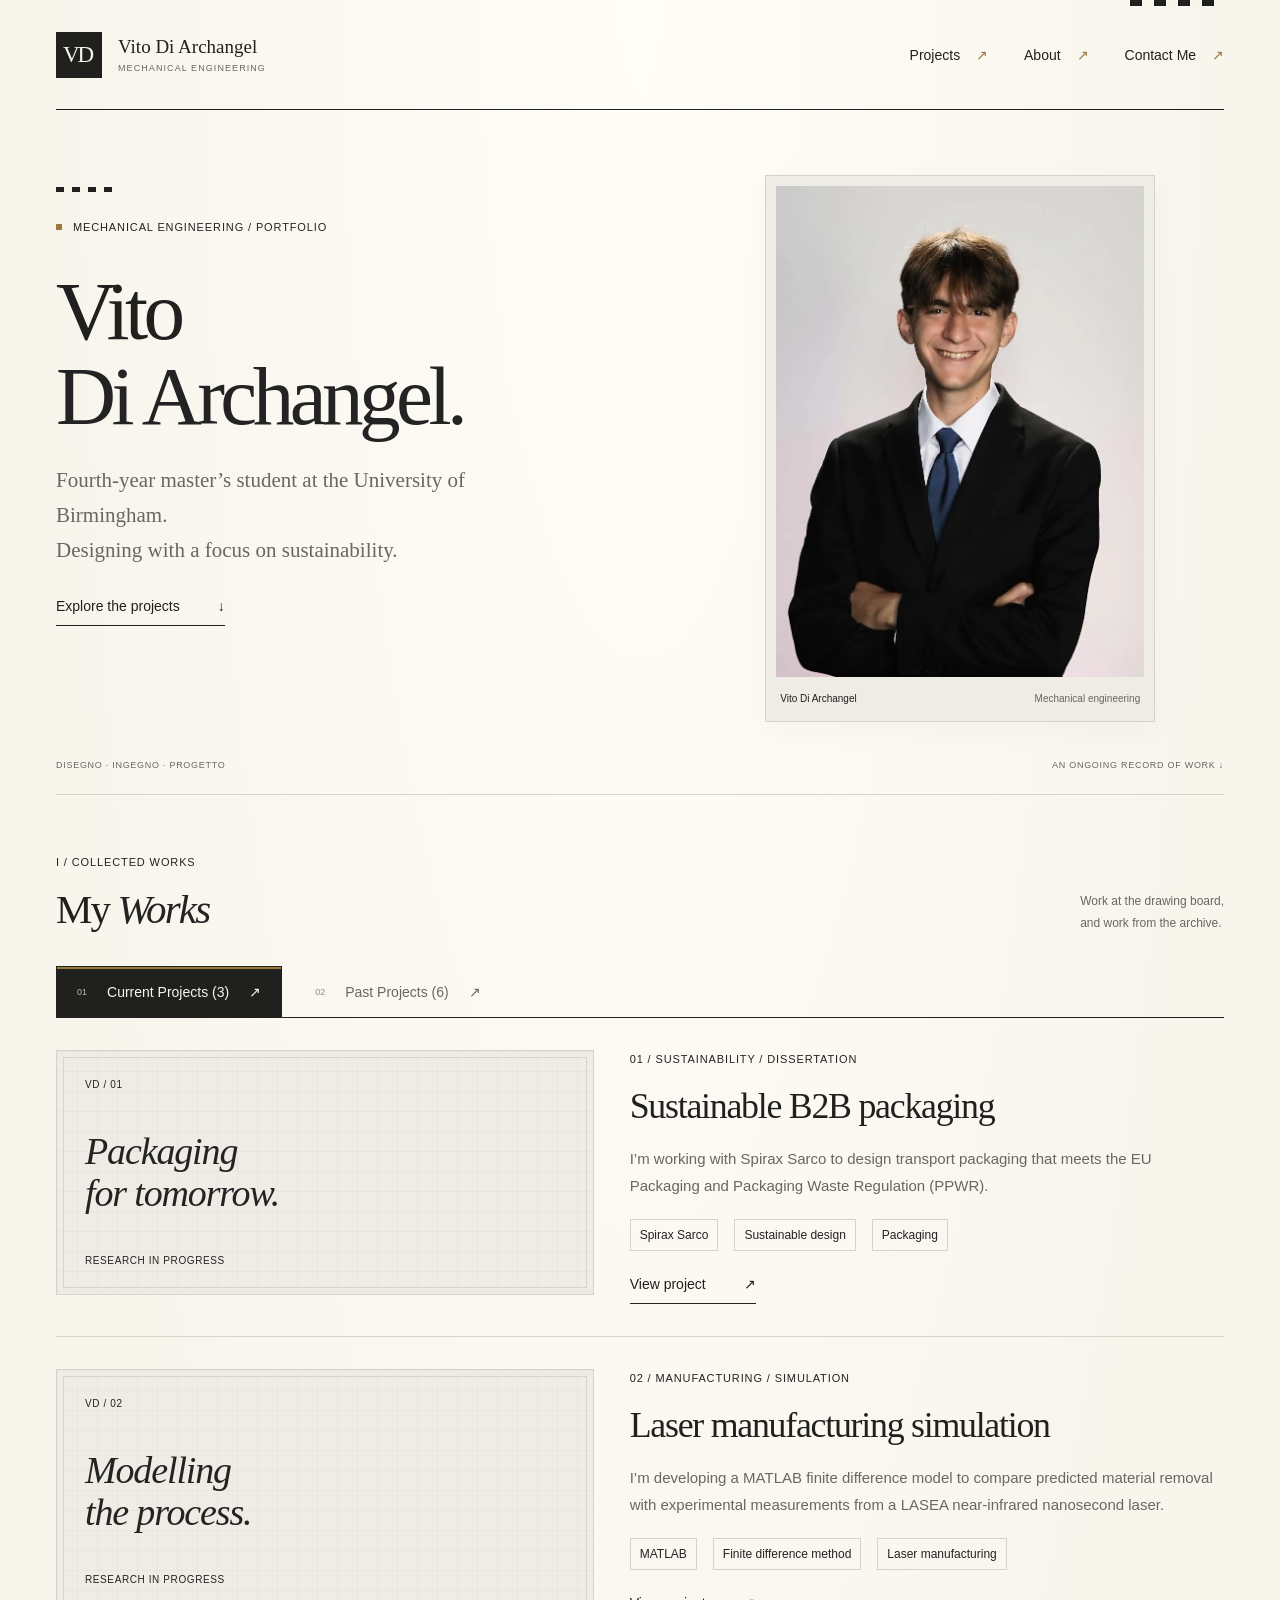
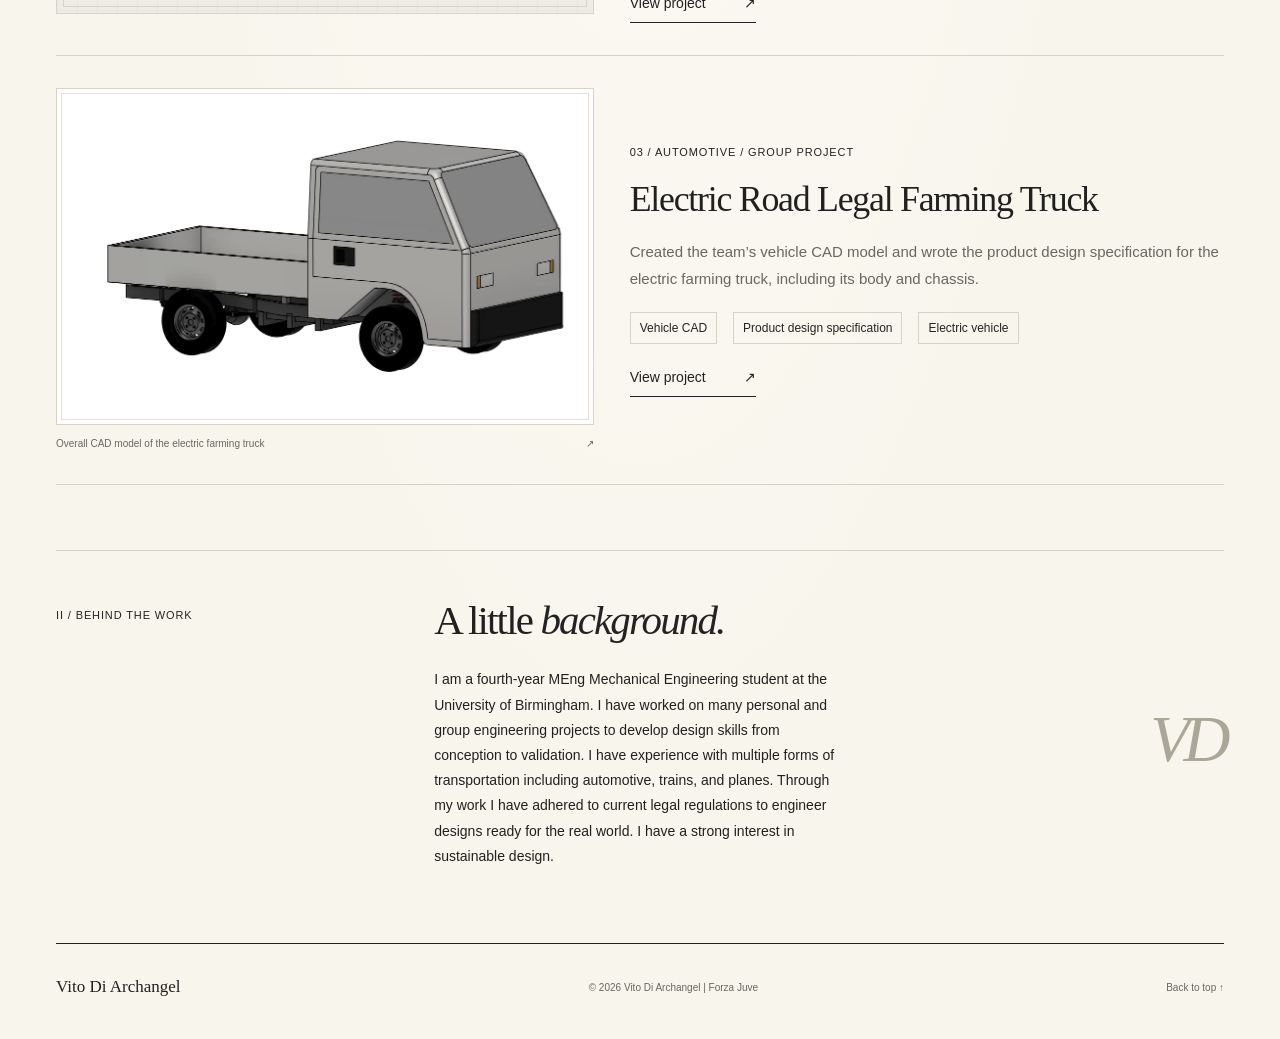
==== commit e987bfb7: "Feedback from Vito Removed music and changed wording as desired from him." ====
--- a/index.html
+++ b/index.html
@@ -5,7 +5,7 @@
     <meta name="viewport" content="width=device-width, initial-scale=1">
     <meta name="description" content="Mechanical engineering portfolio of Vito Di Archangel, a fourth-year master’s student at the University of Birmingham.">
     <meta name="theme-color" content="#f8f5ed">
-    <title>Vito Di Archangel — Portfolio</title>
+    <title>Vito Di Archangel - Portfolio</title>
     <link rel="stylesheet" href="style.css">
     <script src="page-data.js" defer>
     </script>
@@ -103,7 +103,7 @@
               <h3>
                 <a href="sustainable-packaging.html">Sustainable B2B packaging</a>
               </h3>
-              <p class="project-intro">I am currently working on a dissertation in collaboration with Spirax Sarco to design packaging for B2B transportation between their sister companies in the EU that comply with the recent Packing and Packaging Waste Regulations (PPWR) that have been put in place. I aim to design a short, medium, and long-term plan to implement packaging solutions that align with the PPWR timeline as well as create a prototype to demonstrate the performance of the packaging.</p>
+              <p class="project-intro">I’m working with Spirax Sarco to design transport packaging that meets the EU Packaging and Packaging Waste Regulation (PPWR).</p>
               <ul class="project-tags" aria-label="Tools and focus areas">
                 <li>Spirax Sarco</li>
                 <li>Sustainable design</li>
@@ -128,7 +128,7 @@
               <h3>
                 <a href="laser-manufacturing.html">Laser manufacturing simulation</a>
               </h3>
-              <p class="project-intro">Additionally, I am working on a laser manufacturing simulation in MATLAB to compare the theoretical versus experimental material removed using a LASEA near infrared nanosecond laser using a finite difference method model.</p>
+              <p class="project-intro">I’m developing a MATLAB finite difference model to compare predicted material removal with experimental measurements from a LASEA near-infrared nanosecond laser.</p>
               <ul class="project-tags" aria-label="Tools and focus areas">
                 <li>MATLAB</li>
                 <li>Finite difference method</li>
@@ -155,7 +155,7 @@
               <h3>
                 <a href="electric-farming-truck.html">Electric Road Legal Farming Truck</a>
               </h3>
-              <p class="project-intro">Must be capable of being driven legally on the UK road system and must be able to hold at least two passengers</p>
+              <p class="project-intro">Created the team’s vehicle CAD model and wrote the product design specification for the electric farming truck, including its body and chassis.</p>
               <ul class="project-tags" aria-label="Tools and focus areas">
                 <li>Vehicle CAD</li>
                 <li>Product design specification</li>
@@ -184,7 +184,7 @@
               <h3>
                 <a href="gear-reduction-unit.html">Gear reduction unit</a>
               </h3>
-              <p class="project-intro">Design a gear reduction unit to take 6.25 kW from an engine power take-off at 2,800 rpm to drive a hydraulic oil pump at 1,400 rpm</p>
+              <p class="project-intro">Designed a 2:1 gear train with SKF bearings sized for 12,000-hour L10 life.</p>
               <ul class="project-tags" aria-label="Tools and focus areas">
                 <li>GP100</li>
                 <li>Romax Concept</li>
@@ -212,7 +212,7 @@
               <h3>
                 <a href="train-bogie.html">Train bogie with regenerative braking</a>
               </h3>
-              <p class="project-intro">In a large interdisciplinary engineering team, design a train for Poland’s line 104</p>
+              <p class="project-intro">Modelled the bogie in CAD and refined its frame using finite element analysis. Produced BS 8888 drawings and manufacturing plans.</p>
               <ul class="project-tags" aria-label="Tools and focus areas">
                 <li>CAD</li>
                 <li>FEA</li>
@@ -240,7 +240,7 @@
               <h3>
                 <a href="wing-redesign.html">Wing redesign in Ansys CFD</a>
               </h3>
-              <p class="project-intro">Model the wing of a T-28A Trojan trainer, simulate it at cruise (85.3 m/s)</p>
+              <p class="project-intro">Used Ansys CFD to show that a 3° wing twist increased the lift coefficient by 9.6% and the drag coefficient by 5.5%.</p>
               <ul class="project-tags" aria-label="Tools and focus areas">
                 <li>Ansys CFD</li>
                 <li>Aerodynamics</li>
@@ -267,7 +267,7 @@
               <h3>
                 <a href="mesh-influence.html">FEA Analysis of Mesh Influence</a>
               </h3>
-              <p class="project-intro">Simulate a thin titanium cantilever (800 x 75 x 1 mm) under a point load using Ansys Mechanical</p>
+              <p class="project-intro">Validated a 640-element mesh within 2% of beam theory and identified a stress singularity.</p>
               <ul class="project-tags" aria-label="Tools and focus areas">
                 <li>Ansys Mechanical</li>
                 <li>Mesh convergence</li>
@@ -294,7 +294,7 @@
               <h3>
                 <a href="lunar-habitat.html">Lunar habitat: thermal protection &amp; HVAC</a>
               </h3>
-              <p class="project-intro">In an interdisciplinary engineering team designed a conceptual lunar base with calculations and literature to support design choices</p>
+              <p class="project-intro">Developed the lunar base concept selected by the team and sized a heat pump for a 20.9 kW peak cooling load.</p>
               <ul class="project-tags" aria-label="Tools and focus areas">
                 <li>HVAC</li>
                 <li>Thermal design</li>
@@ -321,7 +321,7 @@
               <h3>
                 <a href="rc-engine.html">Two-stroke diesel engine for an RC car</a>
               </h3>
-              <p class="project-intro">Create two-stroke diesel engine to output 0.06 bhp at 12,000 rpm to have a run time of 30 minutes.</p>
+              <p class="project-intro">Sized the bore and stroke for 0.07 bhp, allowing for drivetrain losses, and designed the port timing and crankshaft.</p>
               <ul class="project-tags" aria-label="Tools and focus areas">
                 <li>Engine design</li>
                 <li>Stress analysis</li>
@@ -340,7 +340,7 @@
         <div>
           <h2 id="about-title">A little <em>background.</em>
           </h2>
-          <p>I am a 4th year Masters of Mechanical Engineering student at the University of Birmingham. I have worked on many personal and group engineering projects to develop design skills from conception to validation. I have experience with multiple forms of transportation including automotive, trains, and planes. Through my work I have adhered to current legal regulations to engineer designs ready for the real world. I have a large interest in sustainable design.</p>
+          <p>I am a fourth-year MEng Mechanical Engineering student at the University of Birmingham. I have worked on many personal and group engineering projects to develop design skills from conception to validation. I have experience with multiple forms of transportation including automotive, trains, and planes. Through my work I have adhered to current legal regulations to engineer designs ready for the real world. I have a strong interest in sustainable design.</p>
         </div>
         <span class="about-mark" aria-hidden="true">VD</span>
       </section>
@@ -352,33 +352,5 @@
       <p>© <span id="year">2026</span> Vito Di Archangel | Forza Juve</p>
       <a href="#main">Back to top ↑</a>
     </footer>
-    <section class="music-dock shell" aria-label="Background music">
-      <audio id="background-music" loop preload="auto" aria-label="Juventus theme song">
-        <source src="assets/background-music.mp3" type="audio/mpeg">
-      </audio>
-      <div class="music-controls">
-        <button id="music-button" class="music-button" type="button" aria-pressed="false" aria-controls="background-music">
-          <span id="music-icon" class="music-icon" aria-hidden="true">♫</span>
-          <span id="music-button-label">Play music</span>
-          <span class="music-track">Juventus theme</span>
-        </button>
-        <label class="music-volume" for="music-volume">
-          Volume
-          <input id="music-volume" type="range" min="0" max="100" value="5" aria-label="Music volume" aria-valuetext="5 percent">
-        </label>
-      </div>
-      <p id="music-status" class="music-status" role="status">Starting music…</p>
-      <details class="music-credit">
-        <summary>Music credits &amp; rights</summary>
-        <p>Background music: Juventus theme song. The music, lyrics and sound recording
-          belong to their respective copyright holders. All rights reserved by their
-          respective owners. No ownership of this music is claimed by this website.
-        </p>
-        <p>This is Vito Di Archangel’s independent personal portfolio. It is not
-          affiliated with, sponsored by or endorsed by Juventus Football Club.
-          The Juventus name and associated trademarks belong to their respective owners.
-        </p>
-      </details>
-    </section>
   </body>
 </html>
--- a/style.css
+++ b/style.css
@@ -1072,126 +1072,6 @@
   border-top: 1px solid var(--ink);
 }
 
-/* Quiet background music, styled as a compact control at the page bottom. */
-.music-dock {
-  padding: 12px 0 34px;
-  text-align: center;
-}
-
-.music-dock audio {
-  display: none;
-}
-
-.music-controls {
-  display: flex;
-  flex-wrap: wrap;
-  align-items: center;
-  justify-content: center;
-  gap: 18px 24px;
-}
-
-.music-button {
-  display: inline-flex;
-  align-items: center;
-  gap: 13px;
-  min-height: 56px;
-  padding: 10px 22px 10px 12px;
-  border: 1px solid #ad925c;
-  border-radius: 999px;
-  background: var(--ink);
-  color: var(--paper);
-  box-shadow: 0 4px 14px #20201f12;
-  font-size: 13px;
-  cursor: pointer;
-}
-
-.music-button:hover {
-  background: #373631;
-  border-color: var(--gold);
-}
-
-.music-icon {
-  display: grid;
-  width: 32px;
-  height: 32px;
-  place-items: center;
-  border: 1px solid #ad925c88;
-  border-radius: 50%;
-  color: #dfc589;
-  font-size: 18px;
-}
-
-.music-track {
-  padding-left: 13px;
-  border-left: 1px solid #f8f5ed33;
-  color: #dfc589;
-  font: italic 13px var(--serif);
-}
-
-.music-volume {
-  display: inline-flex;
-  align-items: center;
-  gap: 10px;
-  color: var(--muted);
-  font-size: 11px;
-}
-
-.music-volume input {
-  width: 90px;
-  height: 26px;
-  margin: 0;
-  accent-color: var(--ink);
-  cursor: pointer;
-}
-
-.music-volume input:focus-visible {
-  outline: 2px solid var(--gold);
-  outline-offset: 4px;
-}
-
-.music-status {
-  min-height: 18px;
-  margin: 12px 0;
-  color: var(--muted);
-  font-size: 11px;
-}
-
-.music-credit {
-  color: var(--muted);
-  font-size: 11px;
-  line-height: 1.8;
-}
-
-.music-credit summary {
-  width: fit-content;
-  margin: auto;
-  cursor: pointer;
-  text-decoration: underline;
-  text-underline-offset: 4px;
-}
-
-.music-credit a {
-  text-decoration: underline;
-  text-underline-offset: 3px;
-}
-
-.music-credit p {
-  max-width: 720px;
-  margin: 12px auto 0;
-  font-size: 11px;
-}
-
-@media (max-width: 400px) {
-  .music-button {
-    gap: 10px;
-    padding-right: 16px;
-  }
-
-  .music-track {
-    font-size: 12px;
-  }
-}
-
 /* Vito’s original portrait; framing is handled with CSS, not image edits. */
 .portrait-frame {
   width: min(100%, 390px);
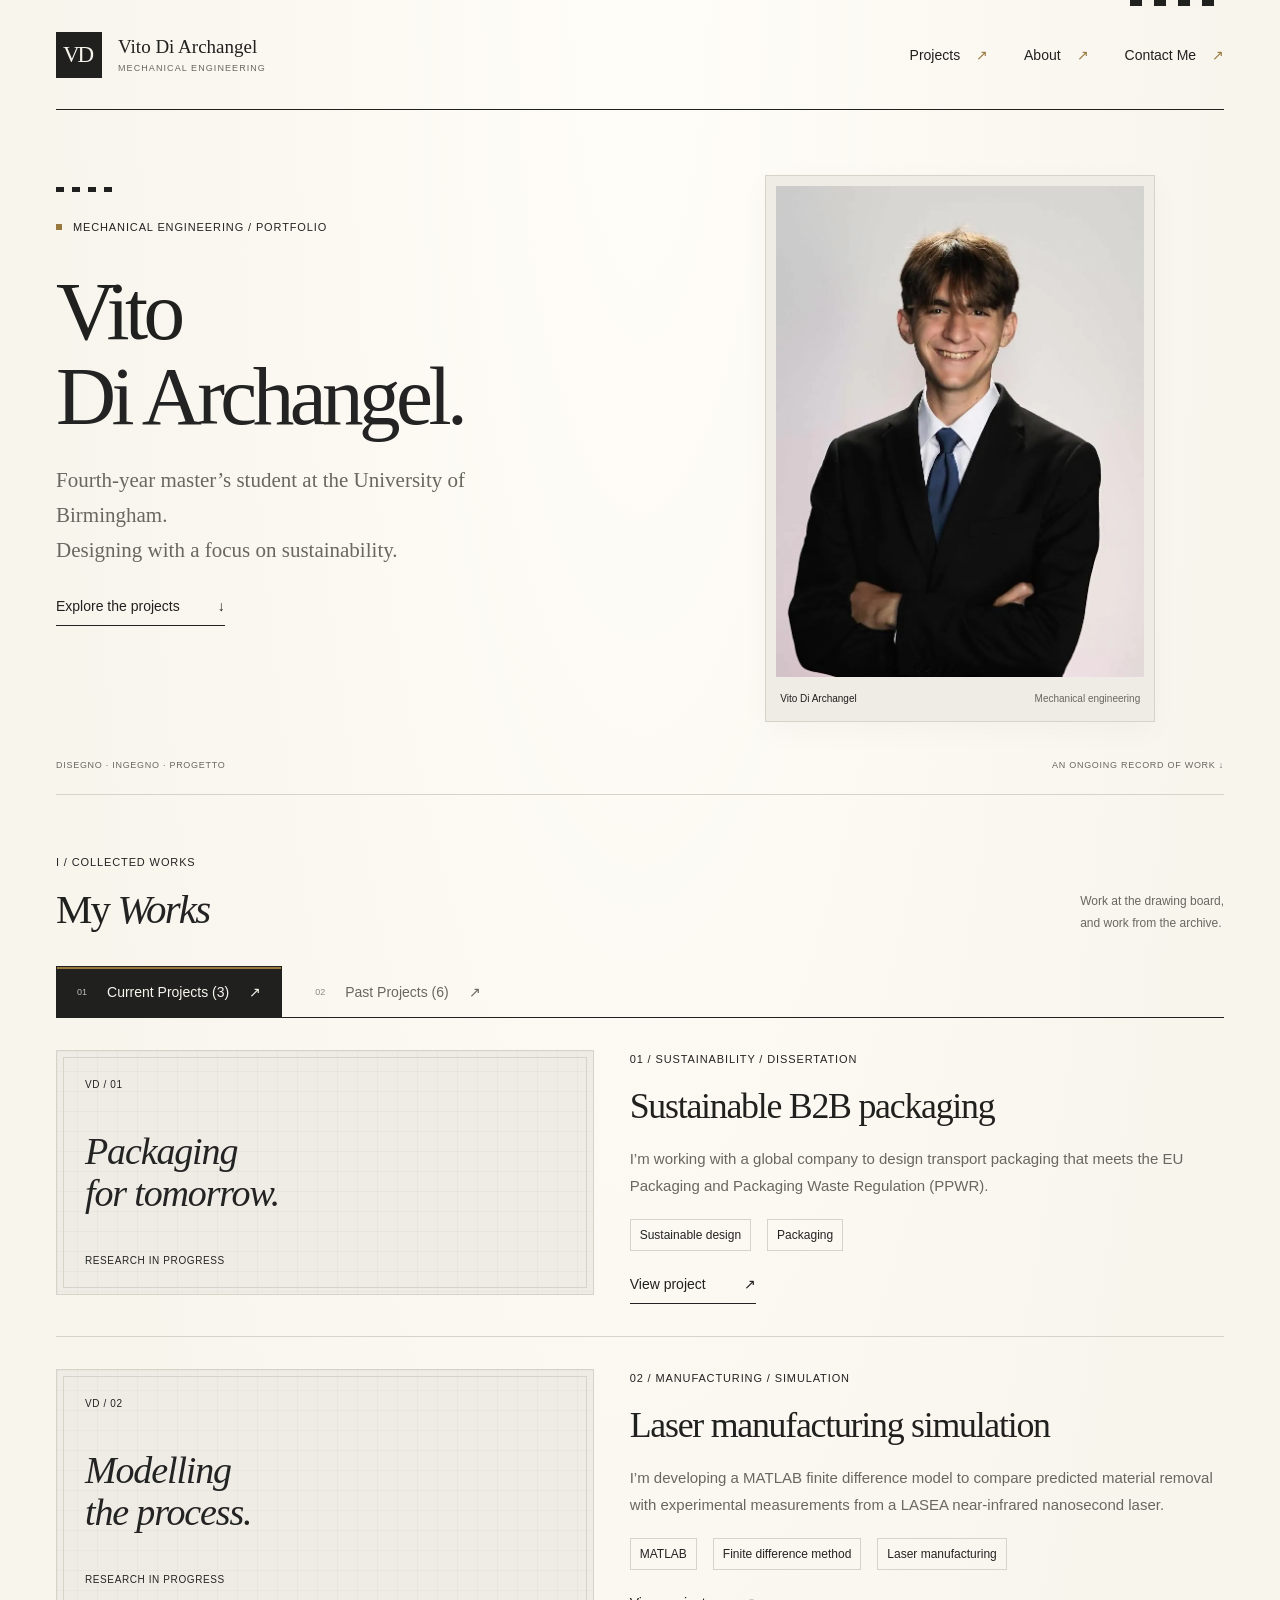
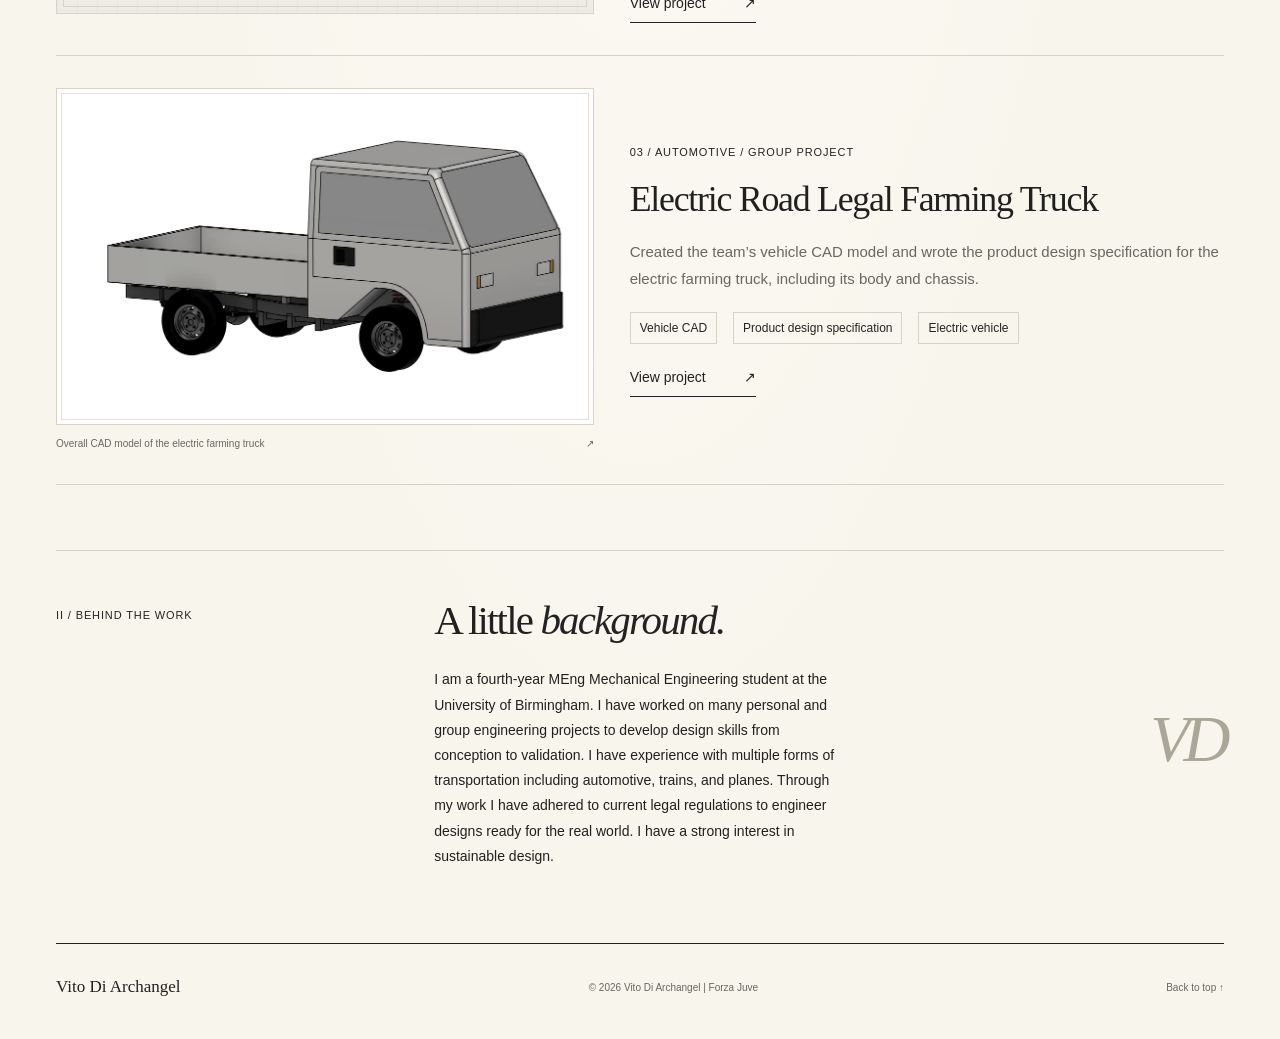
==== commit 5d65358d: "Changed wording per request of Vito" ====
--- a/index.html
+++ b/index.html
@@ -103,9 +103,8 @@
               <h3>
                 <a href="sustainable-packaging.html">Sustainable B2B packaging</a>
               </h3>
-              <p class="project-intro">I’m working with Spirax Sarco to design transport packaging that meets the EU Packaging and Packaging Waste Regulation (PPWR).</p>
-              <ul class="project-tags" aria-label="Tools and focus areas">
-                <li>Spirax Sarco</li>
+              <p class="project-intro">I’m working with a global company to design transport packaging that meets the EU Packaging and Packaging Waste Regulation (PPWR).</p>
+              <ul class="project-tags" aria-label="Tools and focus areas">
                 <li>Sustainable design</li>
                 <li>Packaging</li>
               </ul>
